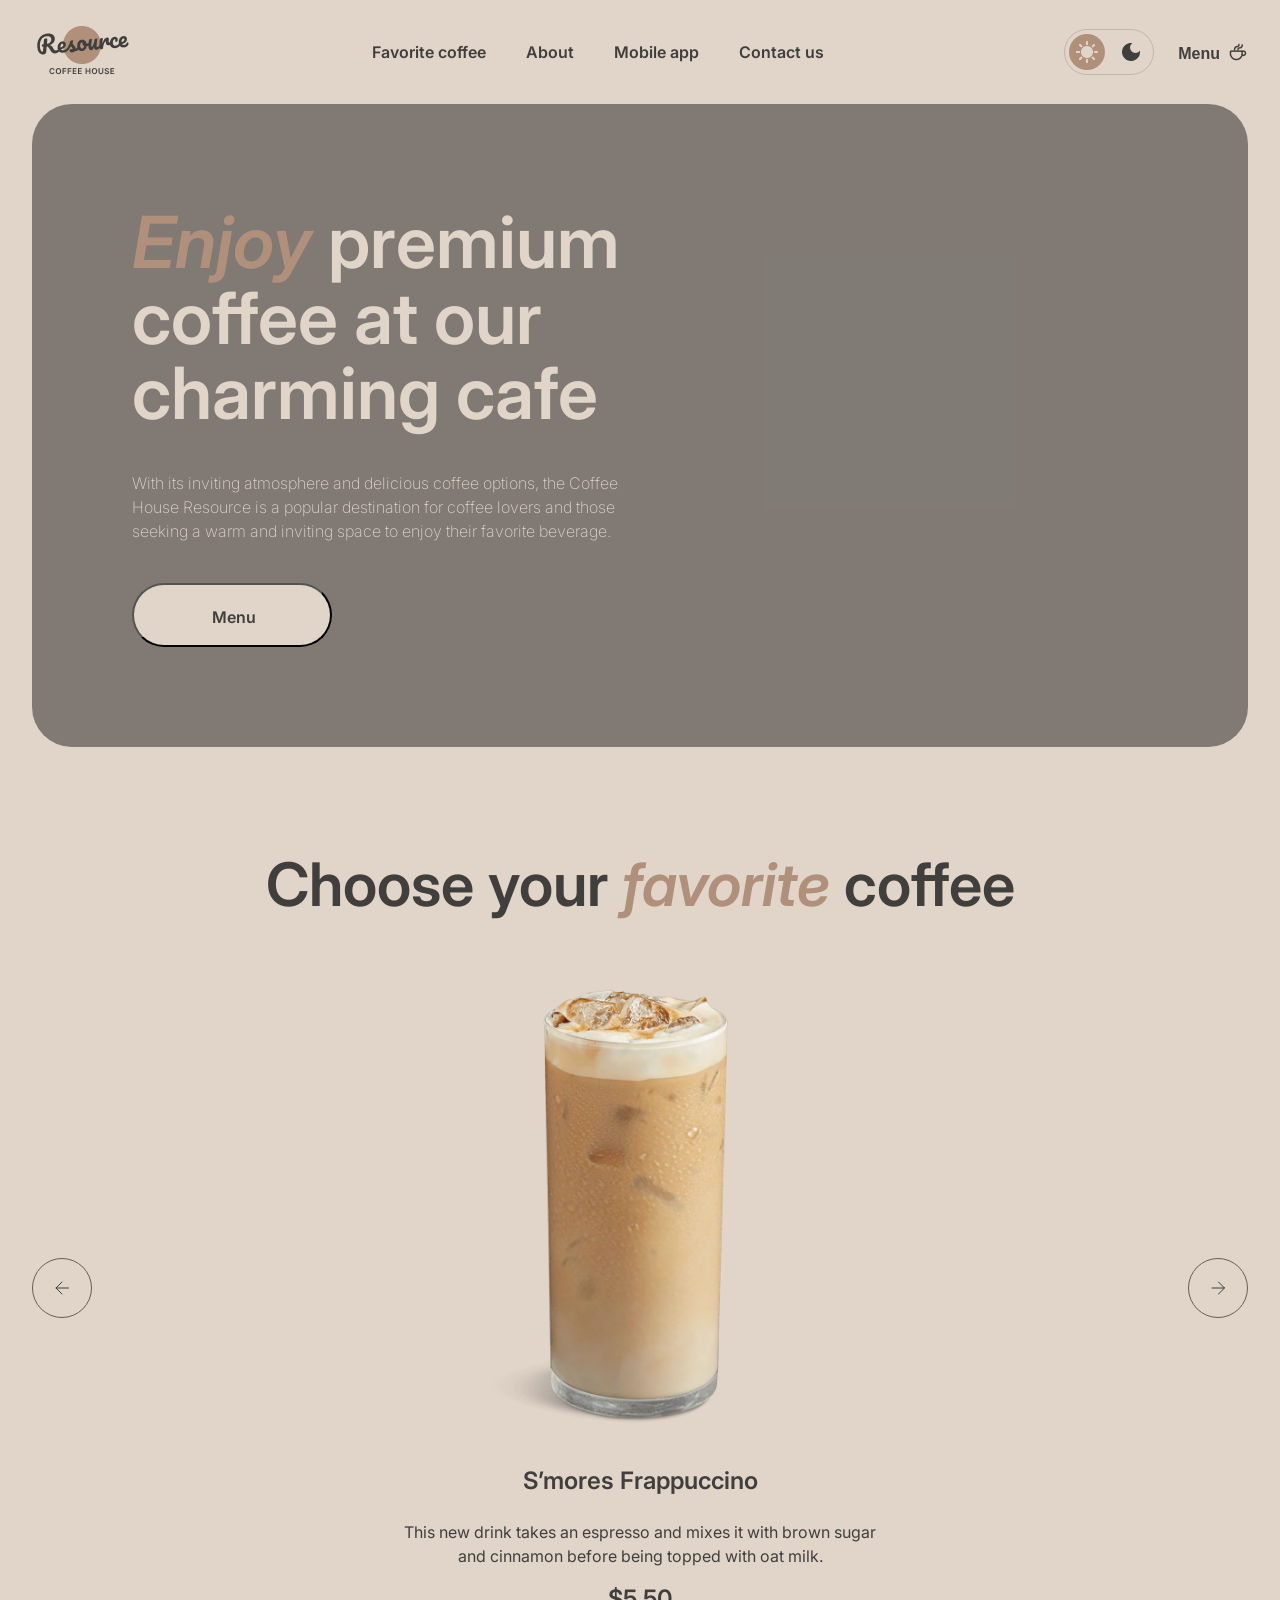
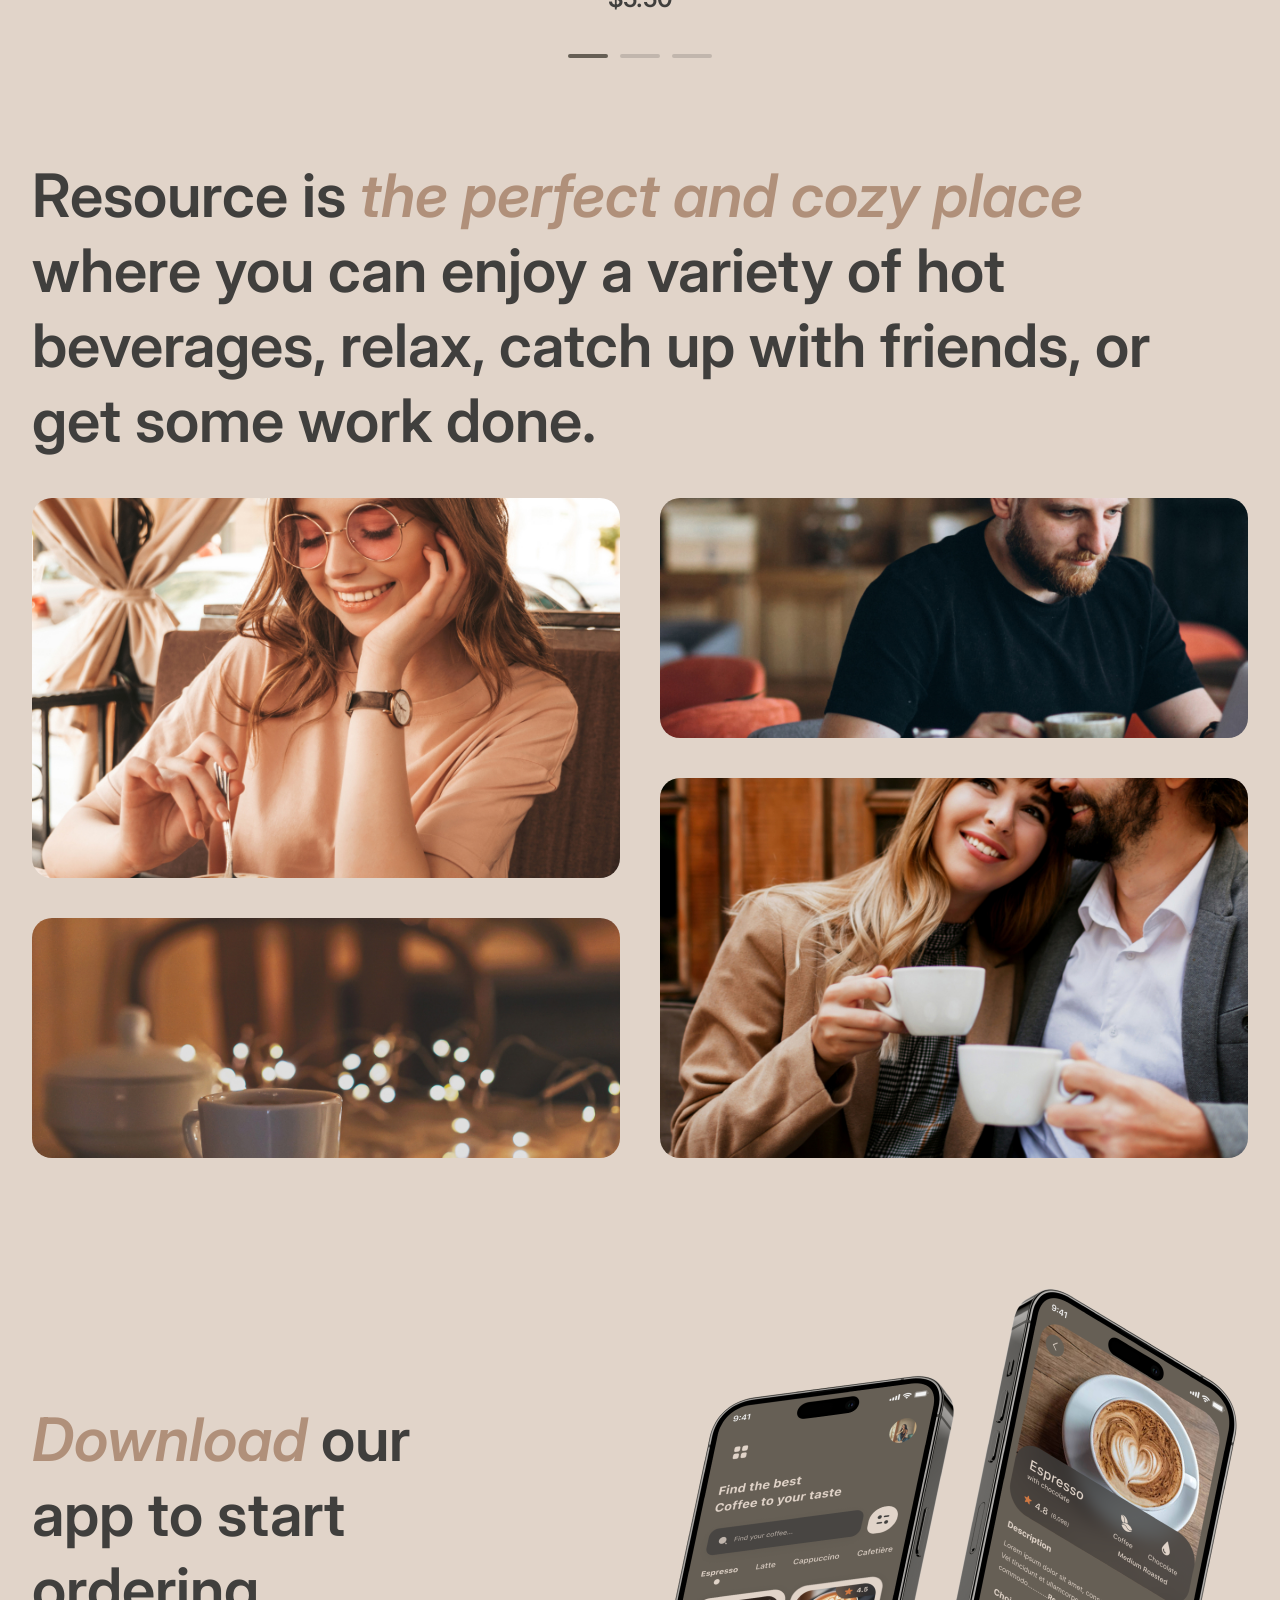
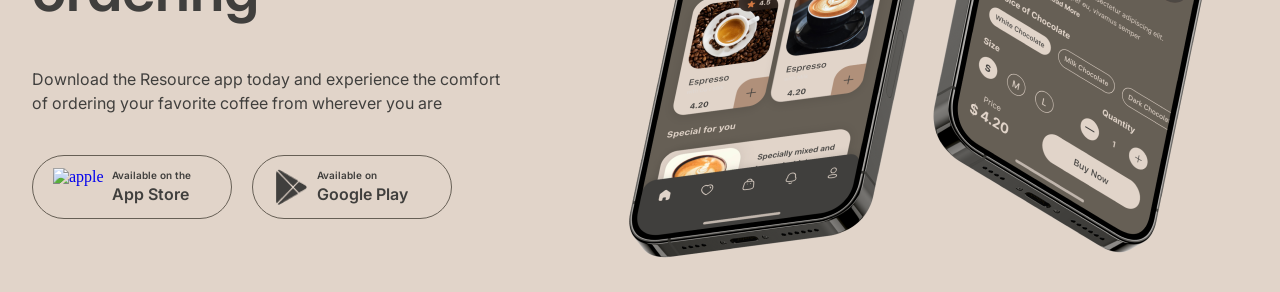
==== index.html @ 41889697 "feat: add app styles" ====
<!DOCTYPE html>
<html lang="en">
<head>
    <meta charset="UTF-8">
    <meta name="viewport" content="width=device-width, initial-scale=1.0">
    <title>Coffee House</title>
    <link rel="icon" sizes="16x16" href="./favicon-16x16.png">
    <link rel="preconnect" href="https://fonts.googleapis.com">
    <link rel="preconnect" href="https://fonts.gstatic.com" crossorigin>
    <link href="https://fonts.googleapis.com/css2?family=Inter:ital,opsz,wght@0,14..32,100..900;1,14..32,100..900&family=Manrope:wght@200..800&display=swap" rel="stylesheet">
    <link rel="stylesheet" href="./styles/style.css">
</head>
<body>
    <header class="header">
        <div class="container">
            <div class="logo">
                <img src="./icons/logo.png" alt="logo">
            </div>
            <nav class="menu">
                <ul>
                    <li><a href="#">Favorite coffee</a></li>
                    <li><a href="#">About</a></li>
                    <li><a href="#">Mobile app</a></li>
                    <li><a href="#">Contact us</a></li>
                </ul>
            </nav>
            <div class="actions">
                <div class="actions__color">
                    <div class="actions__color-theme active"><img src="./icons/Sun.png" alt="sun"></div>
                    <div class="actions__color-theme"><img src="./icons/Dark.png" alt="dark"></div>
                </div>
                <button><span>Menu</span> <img src="./icons/coffee-cup.png" alt="coffe-cup"></button>
                 <div class="burger">
                    <span></span><span></span>
                </div>
            </div>
        </div>
    </header>
    <main>
        <section class="hero">
            <div class="video-bg">
                <video autoplay muted loop playsinline>
                    <source src="./video.mp4" type="video/mp4">
                </video>
            </div>
            <div class="container">
                <h1 class="hero__title"><span>Enjoy</span> premium coffee at our charming cafe</h1>
                <p class="hero__text">With its inviting atmosphere and delicious coffee options, the Coffee House Resource is a popular destination for coffee lovers and those seeking a warm and inviting space to enjoy their favorite beverage.</p>
                <button class="hero__btn">Menu</button>
            </div>
        </section>
        <section class="slider">
            <div class="container">
                <h2 class="slider__title">Choose your <span>favorite</span> coffee</h2>
                <div class="slider__wrapper">
                    <div class="arrow__left slider__arrow"><img src="./icons/arrow-left.svg" alt="left"></div>
                    <div class="slider__content">
                        <div class="slide">
                            <div class="slide__img">
                                <img src="./images/slider/coffee-slider-1.png" alt="slide">
                            </div>
                            <h3 class="slide__title">S’mores Frappuccino</h3>
                            <p class="slide__text">This new drink takes an espresso and mixes it with brown sugar and cinnamon before being topped with oat milk.</p>
                            <span class="slide__price">$5.50</span>
                        </div>
                        <div class="slide hidden">
                           <img src="./images/slider/coffee-slider-2.png" alt="slide">
                            <h3 class="slide__title">S’mores Frappuccino</h3>
                            <p class="slide__text">This new drink takes an espresso and mixes it with brown sugar and cinnamon before being topped with oat milk.</p>
                            <span class="slide__price">$5.50</span>
                        </div>
                        <div class="slide hidden">
                            <img src="./images/slider/coffee-slider-3.png" alt="slide">
                            <h3 class="slide__title">S’mores Frappuccino</h3>
                            <p class="slide__text">This new drink takes an espresso and mixes it with brown sugar and cinnamon before being topped with oat milk.</p>
                            <span class="slide__price">$5.50</span>
                        </div>
                    </div>
                    <div class="arrow__right slider__arrow"><img src="./icons/arrow-right.svg" alt="right"></div>
                </div>
                <div class="pagination">
                    <div class="dot active"></div>
                    <div class="dot"></div>
                    <div class="dot"></div>
                </div>
            </div>
        </section>
        <section class="about">
            <div class="container">
                <h2 class="about__title">Resource is <span>the perfect and cozy place</span> where you can enjoy a variety of hot beverages, relax, catch up with friends, or get some work done.</h2>
                <div class="about__wrapper">
                    <div class="about__img about__img--left-top"><img src="./images/about/about-1.jpg" alt="about"></div>
                    <div class="about__img about__img--left-bottom"><img src="./images/about/about-2.jpg" alt="about"></div>
                    <div class="about__img about__img--right-top"><img src="./images/about/about-3.jpg" alt="about"></div>
                    <div class="about__img about__img--right-bottom"><img src="./images/about/about-4.jpg" alt="about"></div>
                </div>
            </div>
        </section>
        <section class="app">
            <div class="container">
                <div class="app__descr">
                    <h2 class="app__title"> <span>Download</span> our app to start ordering</h2>
                    <p class="app__text">Download the Resource app today and experience the comfort of ordering your favorite coffee from wherever you are</p>
                   <div class="app__btns">
                     <a href="#" class="app__btn">
                        <img src="./icons/apple.png" alt="apple">
                        <div class="app__btn-block">
                            <span>Available on the</span>
                            <span>App Store</span>
                        </div>
                    </a>
                    <a href="#" class="app__btn">
                        <img src="./icons/google-play.png" alt="google-play">
                        <div class="app__btn-block">
                            <span>Available on</span>
                            <span>Google Play</span>
                        </div>
                    </a>
                   </div>
                </div>
                <div class="app__img"><img src="./images/mobile-screens.png" alt="mobile-screens"></div>
            </div>
        </section>
    </main>
    <!-- <footer class="footer">
        <div class="container">
            <div class="footer__left">
                <h2 class="footer__title">Sip, Savor, Smile. <span>It’s coffee time!</span></h2>
                <div class="footer__social">
                    <div class="footer__social-icon"><img src="./icons/twitter.svg" alt="twitter"></div>
                    <div class="footer__social-icon"><img src="./icons/instagram.svg" alt="instagram"></div>
                    <div class="footer__social-icon"><img src="./icons/facebook.svg" alt="facebook"></div>
                </div>
            </div>
            <div class="footer__right">
                <h3 class="footer__contact-title">Contact us</h3>
                <ul>
                    <li><a href="#"><img src="./icons/pin-alt.png" alt="pin-alt"> 8558 Green Rd.,  LA</a></li>
                    <li><a href="#"><img src="./icons/phone.png" alt="phone"> +1 (603) 555-0123</a></li>
                    <li><img src="./icons/" alt=""> Mon–Sat: 9:00–23:00</li>
                </ul>
            </div>
        </div>
    </footer> -->
</body>
</html>
---- styles/style.css ----
@import './header.css';
@import './hero.css';
@import './slider.css';
@import './about.css';
@import './app.css';
@import './footer.css';
@import './coffee.css';

* {
	box-sizing: border-box;
	padding: 0;
	margin: 0;
	list-style: none;
	text-decoration: none;
}

:root {
	--text-primary: #403f3d;
	--text-inverse: #e1d4c9;
	--text-accent: #b0907a;
	--background-page: #e1d4c9;
	--background-container: #665f55;
	--background-overlay: rgba(64, 63, 61, 0.8);
	--border-primary: #c1b6ad;
	--border-inverse: #665f55;
	--text-primary: #403f3d;
	--dark-text-primary: #e1d4c9;
	--dark-text-inverse: #e1d4c9;
	--dark-text-accent: #b0907a;
	--dark-bg-page: #292826;
	--dark-bg-container: #403f3d;
	--dark-bg-overlay: rgba(41, 40, 38, 0.8);
	--dark-border-primary: #665f55;
	--dark-border-inverse: #c1b6ad;
	--background-modal: #e1d4c9;
	--background-modalcontrol: #665f55;
	--dark-bg-modal: var(--dark-bg-container);
    --dark-bg-modal-control: var(--dark-bg-page);
    --font-family: "Inter", sans-serif;
    --second-family: "Manrope", sans-serif;
}

html {
	scroll-behavior: smooth;
}

body {
	background-color: var(--text-inverse);
}

.container {
	max-width: clamp(688px, 95vw, 1360px);
	margin: 0 auto;
}
@media (max-width: 850px) {
	.container {
		max-width: clamp(348px, 95vw, 688px);
	}
}
@media (max-width: 380px) {
	.container {
		max-width: 348px;
	}
}
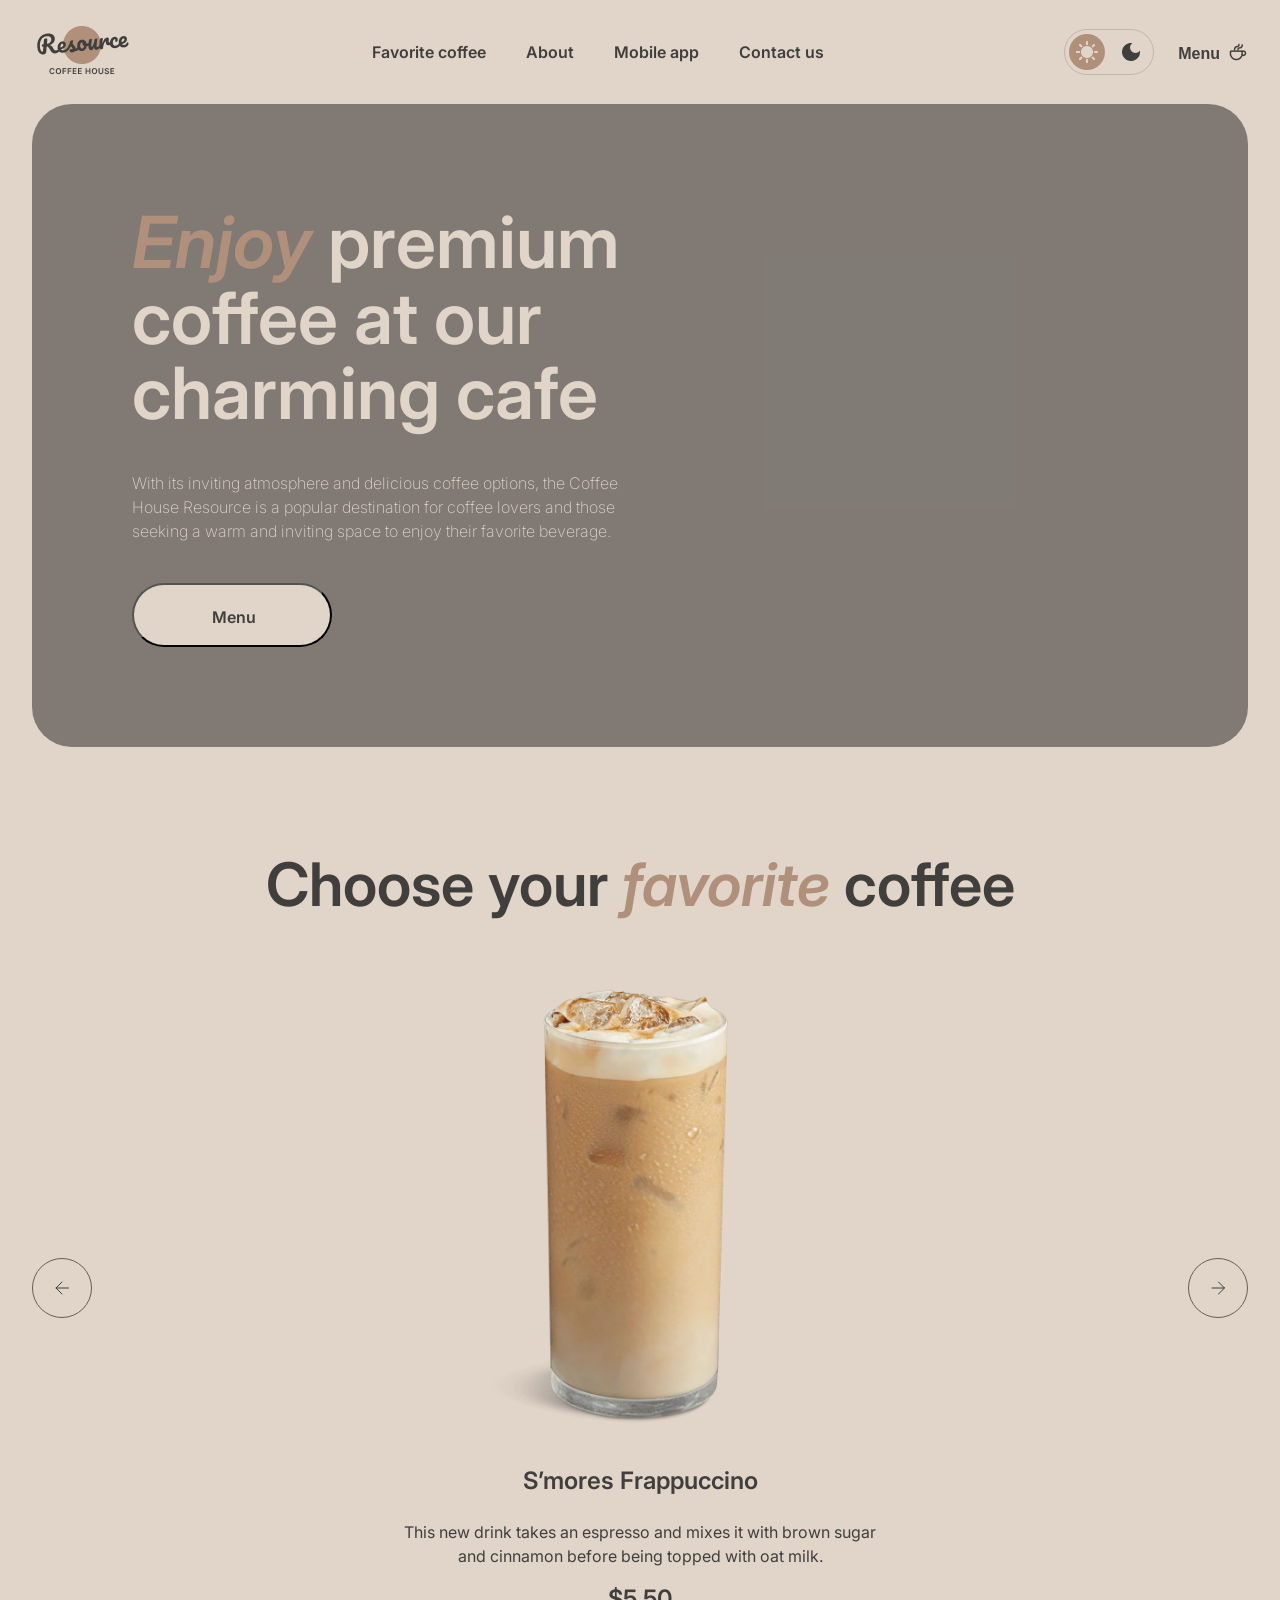
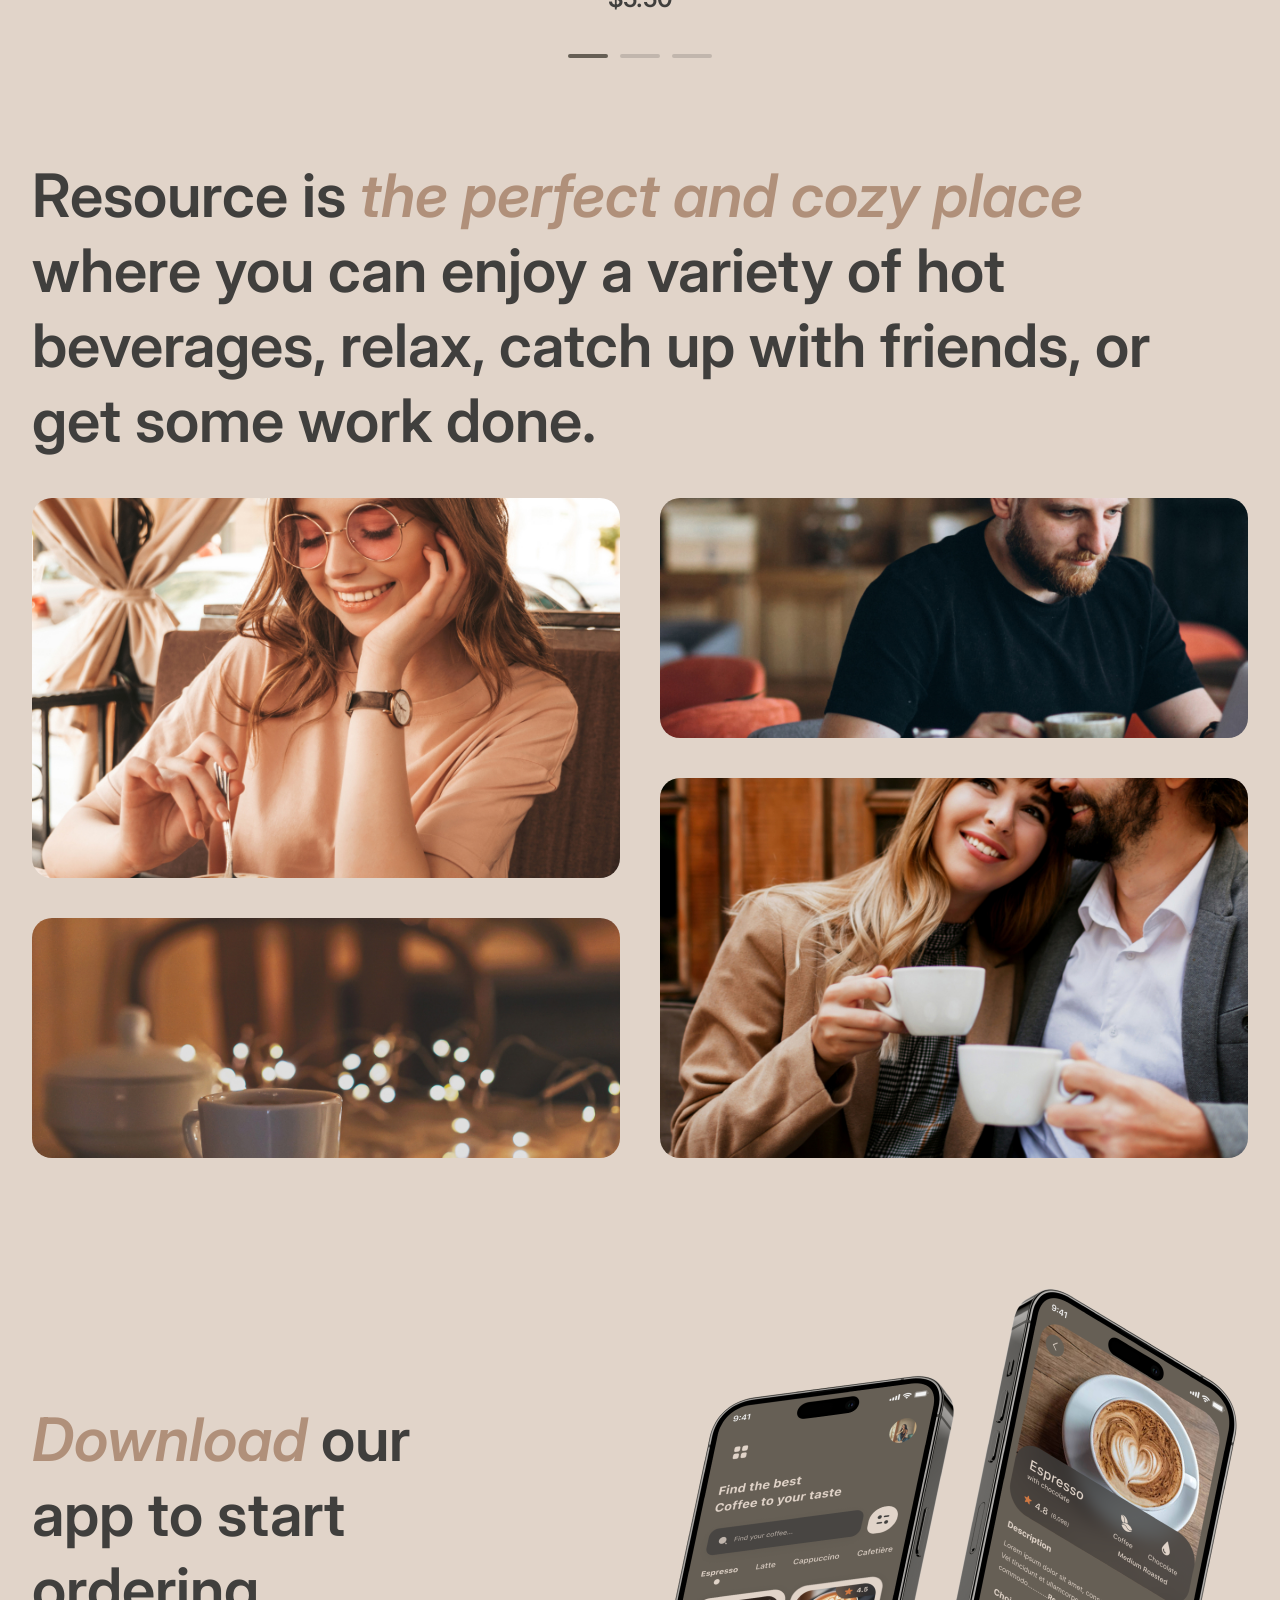
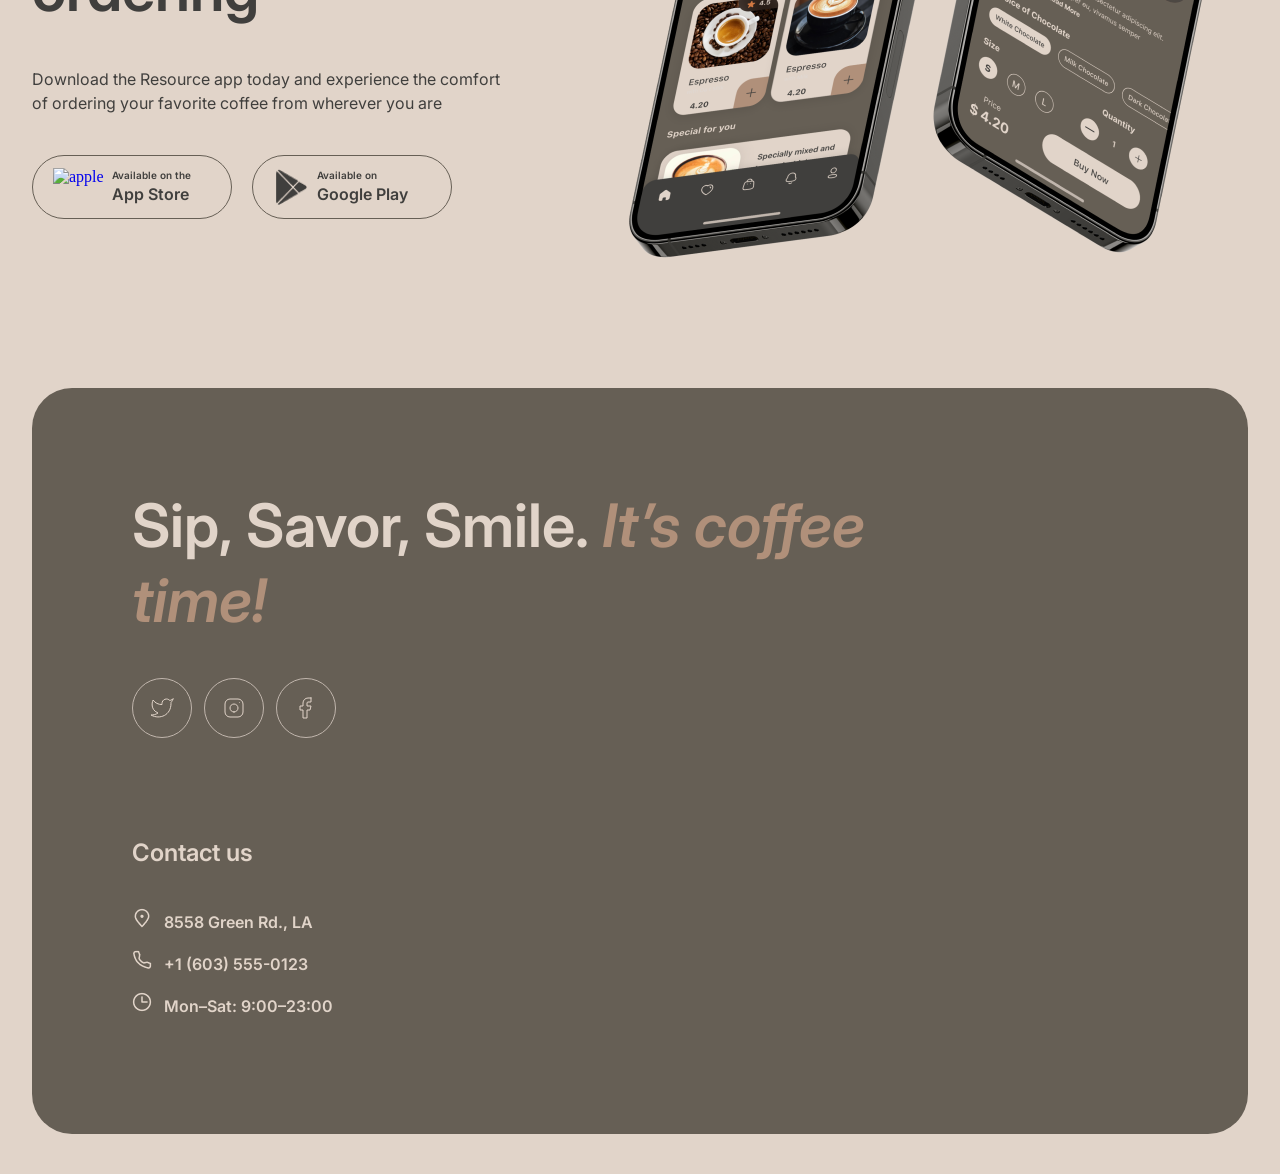
==== commit 6ce82d54: "feat: add footer styles" ====
--- a/index.html
+++ b/index.html
@@ -122,25 +122,25 @@
             </div>
         </section>
     </main>
-    <!-- <footer class="footer">
+    <footer class="footer">
         <div class="container">
             <div class="footer__left">
                 <h2 class="footer__title">Sip, Savor, Smile. <span>It’s coffee time!</span></h2>
                 <div class="footer__social">
-                    <div class="footer__social-icon"><img src="./icons/twitter.svg" alt="twitter"></div>
-                    <div class="footer__social-icon"><img src="./icons/instagram.svg" alt="instagram"></div>
-                    <div class="footer__social-icon"><img src="./icons/facebook.svg" alt="facebook"></div>
+                    <a href="#" class="footer__social-icon"><img src="./icons/twitter.svg" alt="twitter"></a>
+                    <a href="#" class="footer__social-icon"><img src="./icons/instagram.svg" alt="instagram"></a>
+                    <a href="#" class="footer__social-icon"><img src="./icons/facebook.svg" alt="facebook"></a>
                 </div>
             </div>
             <div class="footer__right">
                 <h3 class="footer__contact-title">Contact us</h3>
-                <ul>
+                <ul class="footer__contact-links">
                     <li><a href="#"><img src="./icons/pin-alt.png" alt="pin-alt"> 8558 Green Rd.,  LA</a></li>
                     <li><a href="#"><img src="./icons/phone.png" alt="phone"> +1 (603) 555-0123</a></li>
-                    <li><img src="./icons/" alt=""> Mon–Sat: 9:00–23:00</li>
+                    <li><img src="./icons/clock.png" alt=""> Mon–Sat: 9:00–23:00</li>
                 </ul>
             </div>
         </div>
-    </footer> -->
+    </footer>
 </body>
 </html>
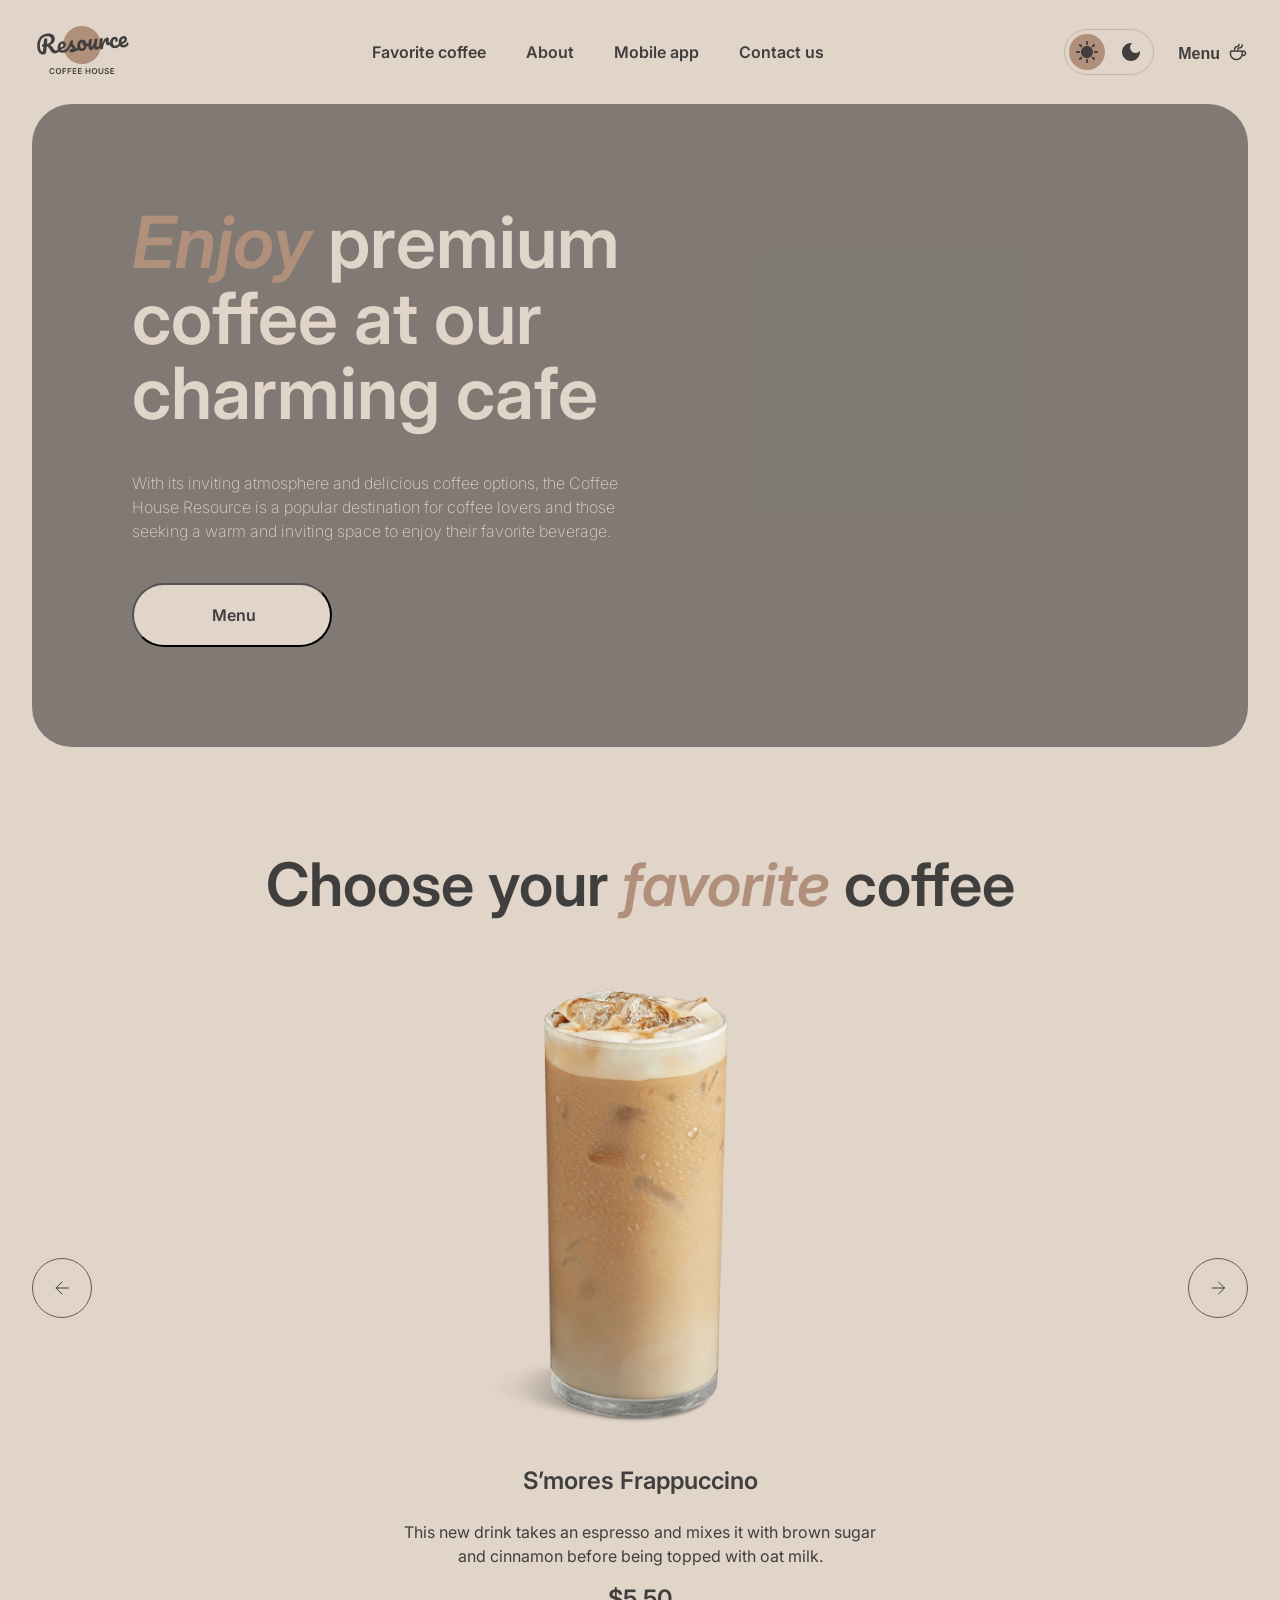
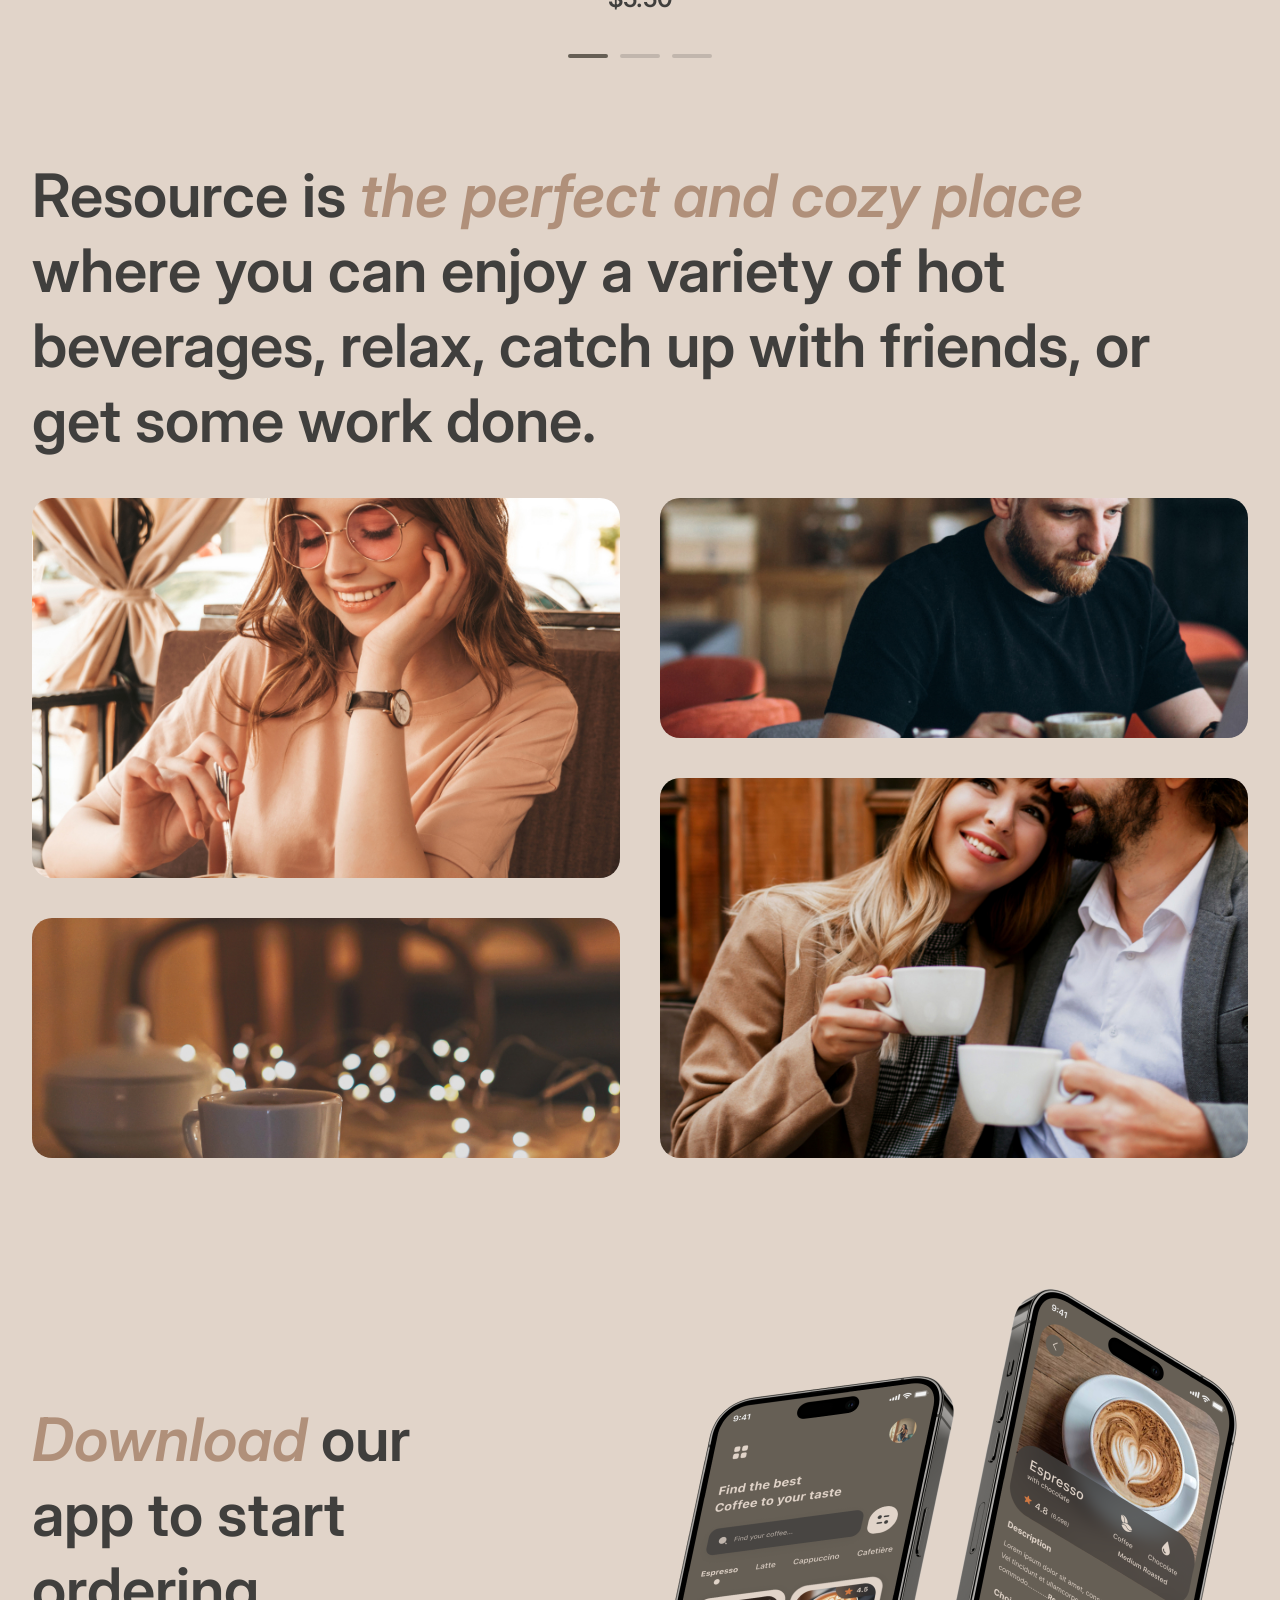
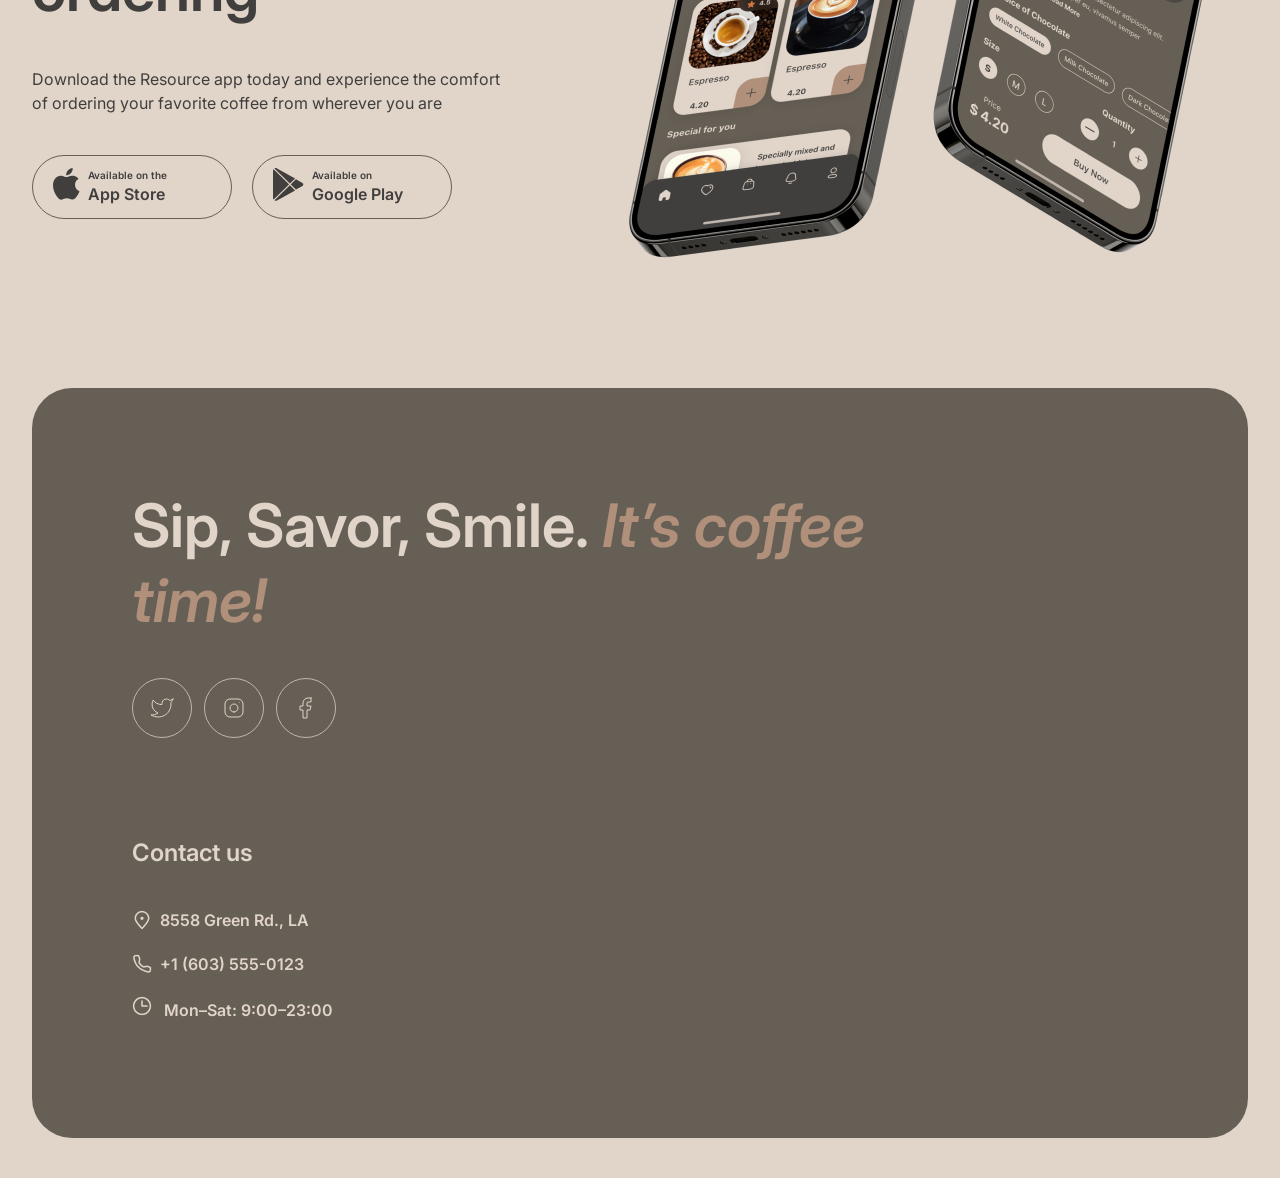
==== commit 5854dd03: "feat: add hovers" ====
--- a/index.html
+++ b/index.html
@@ -18,16 +18,24 @@
             </div>
             <nav class="menu">
                 <ul>
-                    <li><a href="#">Favorite coffee</a></li>
-                    <li><a href="#">About</a></li>
-                    <li><a href="#">Mobile app</a></li>
-                    <li><a href="#">Contact us</a></li>
+                    <li><a href="#favorite">Favorite coffee</a></li>
+                    <li><a href="#about">About</a></li>
+                    <li><a href="#app">Mobile app</a></li>
+                    <li><a href="#contacts">Contact us</a></li>
                 </ul>
             </nav>
             <div class="actions">
                 <div class="actions__color">
-                    <div class="actions__color-theme active"><img src="./icons/Sun.png" alt="sun"></div>
-                    <div class="actions__color-theme"><img src="./icons/Dark.png" alt="dark"></div>
+                    <div class="actions__color-theme active">
+                        <svg width="22" height="22" viewBox="0 0 22 22" fill="currentColor" xmlns="http://www.w3.org/2000/svg">
+                    <path d="M10 3V1C10 0.45 10.45 0 11 0C11.55 0 12 0.45 12 1V3C12 3.55 11.55 4 11 4C10.45 4 10 3.55 10 3ZM17.36 6.05L18.77 4.63C19.16 4.24 19.16 3.61 18.77 3.22C18.38 2.83 17.75 2.83 17.36 3.22L15.95 4.64C15.56 5.03 15.56 5.66 15.95 6.05C16.34 6.44 16.97 6.44 17.36 6.05ZM21 10H19C18.45 10 18 10.45 18 11C18 11.55 18.45 12 19 12H21C21.55 12 22 11.55 22 11C22 10.45 21.55 10 21 10ZM11 18C10.45 18 10 18.45 10 19V21C10 21.55 10.45 22 11 22C11.55 22 12 21.55 12 21V19C12 18.45 11.55 18 11 18ZM4.64 6.05L3.22 4.64C2.83 4.25 2.83 3.61 3.22 3.23C3.61 2.85 4.25 2.84 4.63 3.23L6.04 4.64C6.43 5.03 6.43 5.67 6.04 6.05C5.65 6.43 5.02 6.44 4.64 6.05ZM15.95 15.95C15.56 16.34 15.56 16.98 15.95 17.36L17.36 18.77C17.75 19.16 18.39 19.16 18.77 18.77C19.16 18.38 19.16 17.74 18.77 17.36L17.36 15.95C16.98 15.56 16.34 15.56 15.95 15.95ZM1 12H3C3.55 12 4 11.55 4 11C4 10.45 3.55 10 3 10H1C0.45 10 0 10.45 0 11C0 11.55 0.45 12 1 12ZM4.64 18.78L6.05 17.37C6.44 16.98 6.44 16.34 6.05 15.96C5.66 15.58 5.02 15.57 4.64 15.96L3.23 17.37C2.84 17.76 2.84 18.4 3.23 18.78C3.61 19.17 4.25 19.17 4.64 18.78ZM11 5C7.69 5 5 7.69 5 11C5 14.31 7.69 17 11 17C14.31 17 17 14.31 17 11C17 7.69 14.31 5 11 5Z" />
+                    </svg>
+                    </div>
+                    <div class="actions__color-theme">
+                        <svg width="18" height="18" viewBox="0 0 18 18" fill="currentColor" xmlns="http://www.w3.org/2000/svg">
+                        <path d="M9 0C4.03 0 0 4.03 0 9C0 13.97 4.03 18 9 18C13.97 18 18 13.97 18 9C18 8.54 17.96 8.08 17.9 7.64C16.92 9.01 15.32 9.9 13.5 9.9C10.52 9.9 8.1 7.48 8.1 4.5C8.1 2.69 8.99 1.08 10.36 0.0999999C9.92 0.0399999 9.46 0 9 0Z" />
+                        </svg>
+                    </div>
                 </div>
                 <button><span>Menu</span> <img src="./icons/coffee-cup.png" alt="coffe-cup"></button>
                  <div class="burger">
@@ -46,10 +54,10 @@
             <div class="container">
                 <h1 class="hero__title"><span>Enjoy</span> premium coffee at our charming cafe</h1>
                 <p class="hero__text">With its inviting atmosphere and delicious coffee options, the Coffee House Resource is a popular destination for coffee lovers and those seeking a warm and inviting space to enjoy their favorite beverage.</p>
-                <button class="hero__btn">Menu</button>
+                <button class="hero__btn">Menu  <img src="./icons/coffee-cup.png" alt="coffee-cup" class="hero__btn-icon"></button>
             </div>
         </section>
-        <section class="slider">
+        <section class="slider" id="favorite">
             <div class="container">
                 <h2 class="slider__title">Choose your <span>favorite</span> coffee</h2>
                 <div class="slider__wrapper">
@@ -85,7 +93,7 @@
                 </div>
             </div>
         </section>
-        <section class="about">
+        <section class="about" id="about">
             <div class="container">
                 <h2 class="about__title">Resource is <span>the perfect and cozy place</span> where you can enjoy a variety of hot beverages, relax, catch up with friends, or get some work done.</h2>
                 <div class="about__wrapper">
@@ -96,21 +104,29 @@
                 </div>
             </div>
         </section>
-        <section class="app">
+        <section class="app" id="app">
             <div class="container">
                 <div class="app__descr">
                     <h2 class="app__title"> <span>Download</span> our app to start ordering</h2>
                     <p class="app__text">Download the Resource app today and experience the comfort of ordering your favorite coffee from wherever you are</p>
                    <div class="app__btns">
                      <a href="#" class="app__btn">
-                        <img src="./icons/apple.png" alt="apple">
+                        <svg width="27" height="32" viewBox="0 0 27 32" fill="currentColor" xmlns="http://www.w3.org/2000/svg">
+                            <path d="M22.0578 16.8306C22.021 12.8323 25.4156 10.8871 25.5708 10.7966C23.6483 8.06361 20.6684 7.69021 19.6213 7.66043C17.1185 7.40364 14.6909 9.12057 13.4159 9.12057C12.1156 9.12057 10.1523 7.68524 8.03638 7.72742C5.31352 7.76836 2.76624 9.30541 1.36919 11.6922C-1.51399 16.5589 0.636305 23.7107 3.39861 27.6446C4.7804 29.5711 6.39503 31.7223 8.50843 31.6466C10.576 31.5635 11.3483 30.3614 13.8435 30.3614C16.3157 30.3614 17.0409 31.6466 19.1963 31.5982C21.4153 31.5635 22.8124 29.6629 24.1458 27.719C25.7426 25.5108 26.3839 23.3361 26.4093 23.2245C26.3572 23.2071 22.0998 21.6229 22.0578 16.8306Z"/>
+                            <path d="M17.9863 5.07263C19.0983 3.71671 19.8592 1.872 19.648 0C18.0384 0.0694711 16.0256 1.08549 14.8664 2.41164C13.8409 3.58025 12.9248 5.49566 13.1615 7.29695C14.9695 7.42845 16.8259 6.40747 17.9863 5.07263Z"/>
+                        </svg>
                         <div class="app__btn-block">
                             <span>Available on the</span>
                             <span>App Store</span>
                         </div>
                     </a>
                     <a href="#" class="app__btn">
-                        <img src="./icons/google-play.png" alt="google-play">
+                        <svg width="31" height="33" viewBox="0 0 31 33" fill="currentColor" xmlns="http://www.w3.org/2000/svg">
+                            <path d="M0.572202 1.40304C0.209755 1.77297 0 2.34891 0 3.09478V29.6995C0 30.4453 0.209755 31.0213 0.572202 31.3912L0.661658 31.4724L15.9523 16.5701V16.2182L0.661658 1.31582L0.572202 1.40304Z"/>
+                            <path d="M22.894 21.54L17.8027 16.57V16.2181L22.9001 11.2482L23.0143 11.3128L29.0509 14.6617C30.7737 15.6121 30.7737 17.176 29.0509 18.1324L23.0143 21.4753L22.894 21.54Z"/>
+                            <path d="M22.0897 22.4008L16.8781 17.3195L1.49805 32.3166C2.07025 32.9031 3.00336 32.9738 4.06448 32.3873L22.0897 22.4008Z"/>
+                            <path d="M22.0897 10.3875L4.06448 0.400985C3.00336 -0.17947 2.07025 -0.108795 1.49805 0.477675L16.8781 15.4688L22.0897 10.3875Z" />
+                        </svg>
                         <div class="app__btn-block">
                             <span>Available on</span>
                             <span>Google Play</span>
@@ -122,21 +138,21 @@
             </div>
         </section>
     </main>
-    <footer class="footer">
+    <footer class="footer" id="contacts">
         <div class="container">
             <div class="footer__left">
                 <h2 class="footer__title">Sip, Savor, Smile. <span>It’s coffee time!</span></h2>
                 <div class="footer__social">
-                    <a href="#" class="footer__social-icon"><img src="./icons/twitter.svg" alt="twitter"></a>
-                    <a href="#" class="footer__social-icon"><img src="./icons/instagram.svg" alt="instagram"></a>
-                    <a href="#" class="footer__social-icon"><img src="./icons/facebook.svg" alt="facebook"></a>
+                    <a href="https://x.com/" class="footer__social-icon" target="_blank"><img src="./icons/twitter.svg" alt="twitter"></a>
+                    <a href="https://www.instagram.com" class="footer__social-icon" target="_blank"><img src="./icons/instagram.svg" alt="instagram"></a>
+                    <a href="https://www.facebook.com/" class="footer__social-icon" target="_blank"><img src="./icons/facebook.svg" alt="facebook"></a>
                 </div>
             </div>
             <div class="footer__right">
                 <h3 class="footer__contact-title">Contact us</h3>
                 <ul class="footer__contact-links">
-                    <li><a href="#"><img src="./icons/pin-alt.png" alt="pin-alt"> 8558 Green Rd.,  LA</a></li>
-                    <li><a href="#"><img src="./icons/phone.png" alt="phone"> +1 (603) 555-0123</a></li>
+                    <li><a href="https://maps.app.goo.gl/YzixhGL63M3KAHYe9" target="_blank"><img src="./icons/pin-alt.png" alt="pin-alt"> 8558 Green Rd.,  LA</a></li>
+                    <li><a href="tel:+16035550123" target="_blank"><img src="./icons/phone.png" alt="phone"> +1 (603) 555-0123</a></li>
                     <li><img src="./icons/clock.png" alt=""> Mon–Sat: 9:00–23:00</li>
                 </ul>
             </div>
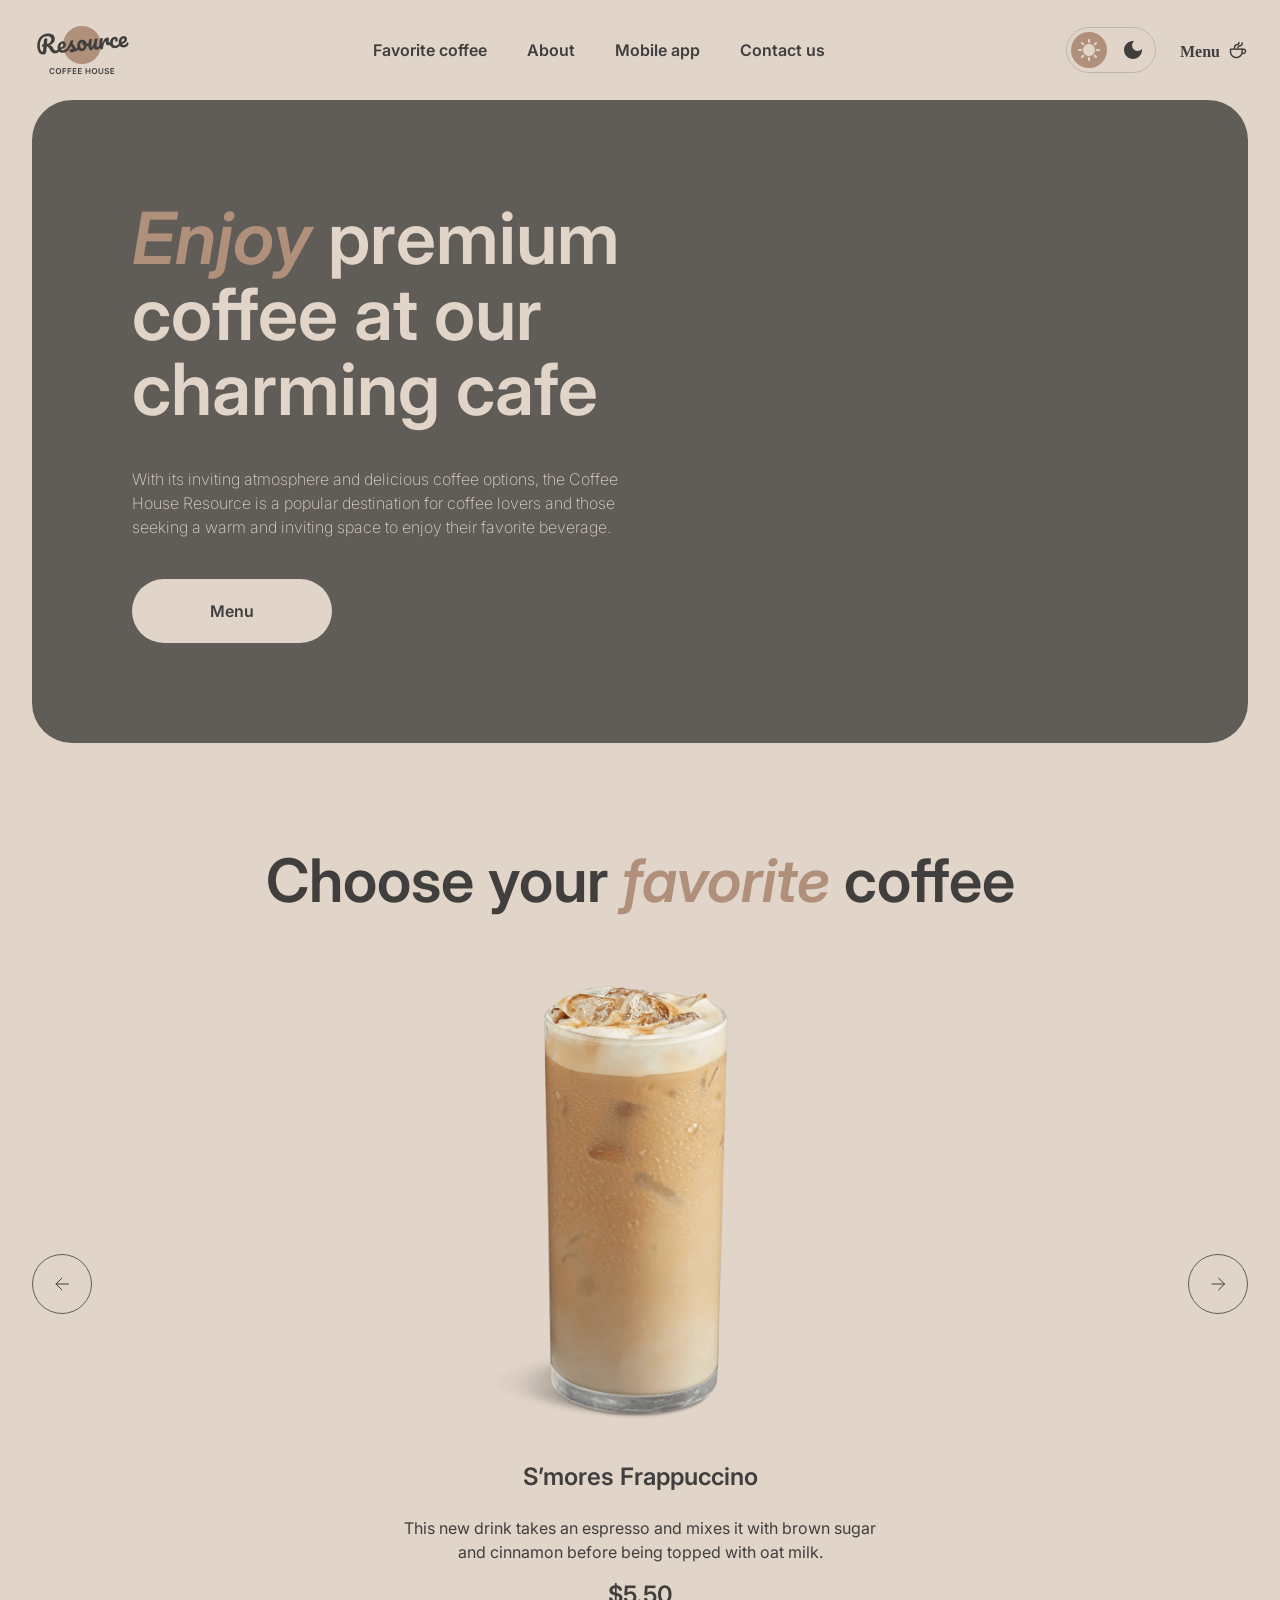
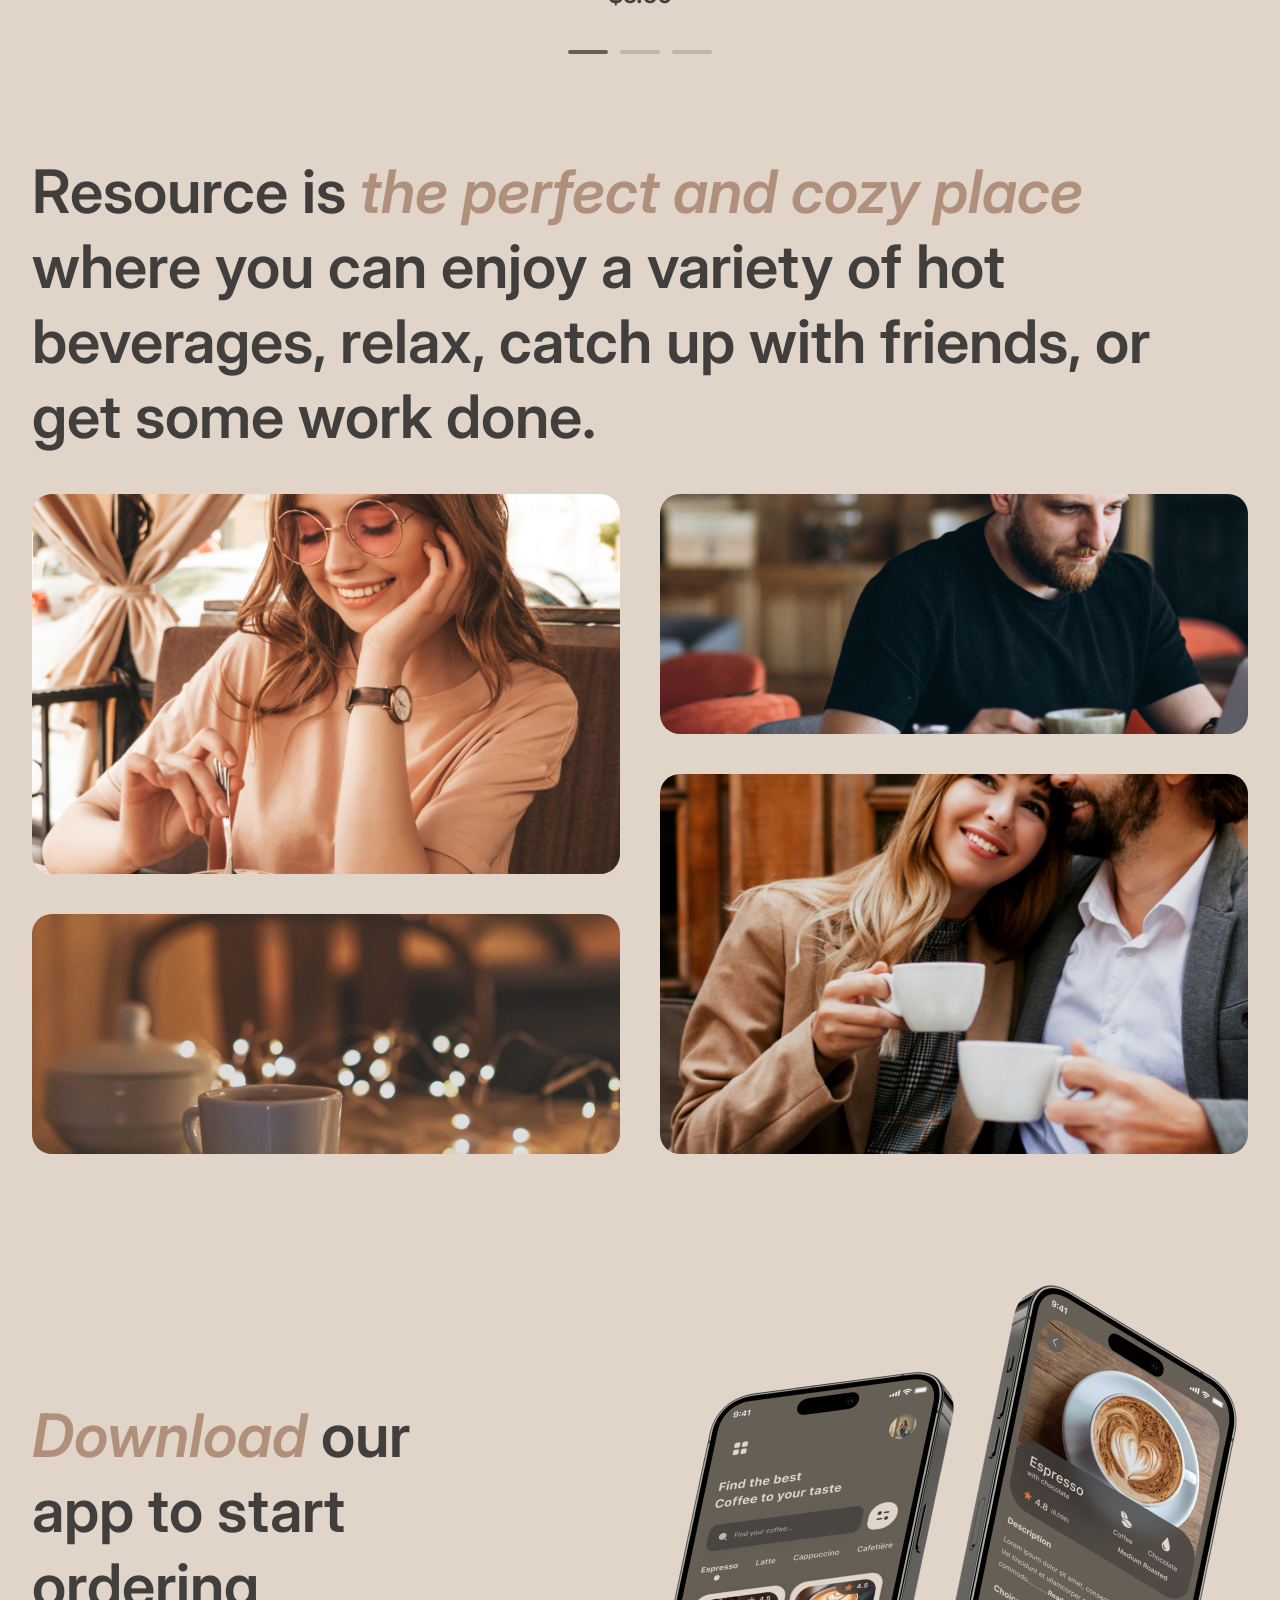
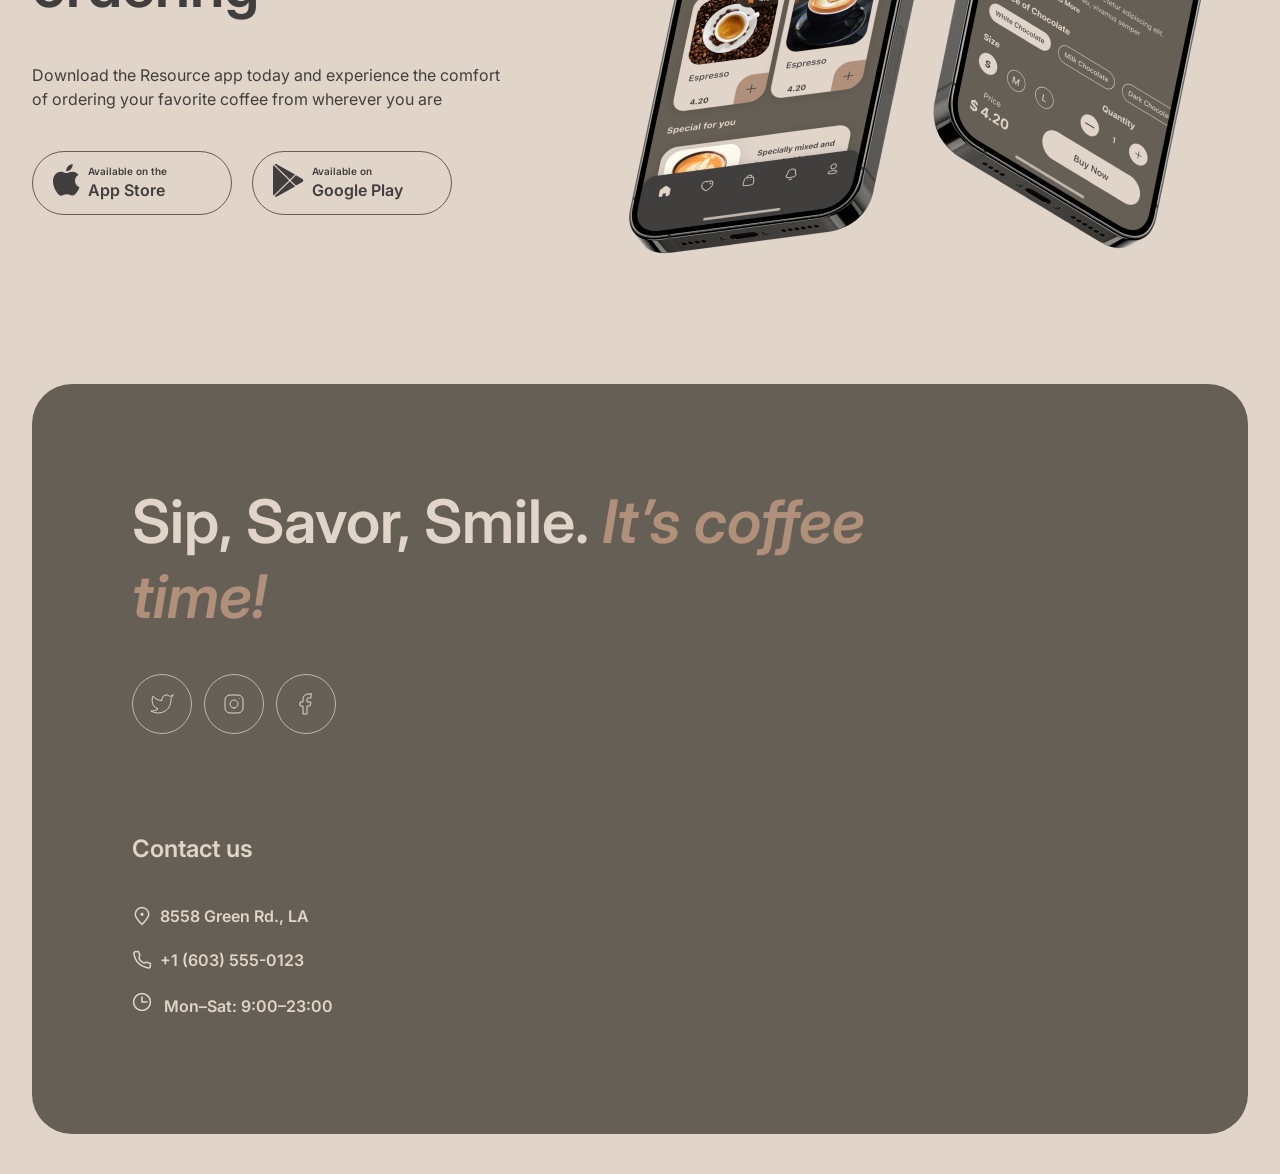
==== commit 9f98090e: "feat: add theme switch" ====
--- a/index.html
+++ b/index.html
@@ -13,9 +13,13 @@
 <body>
     <header class="header">
         <div class="container">
-            <div class="logo">
-                <img src="./icons/logo.png" alt="logo">
-            </div>
+            <a href="#" class="logo">
+                 <!-- В светлой теме — тёмный логотип -->
+    <img src="./icons/logo.png" alt="Coffee House" class="logo__img logo__img--light">
+
+    <!-- В тёмной теме — светлый логотип -->
+    <img src="./icons/logo-dark.png" alt="Coffee House" class="logo__img logo__img--dark">
+            </a>
             <nav class="menu">
                 <ul>
                     <li><a href="#favorite">Favorite coffee</a></li>
@@ -26,18 +30,21 @@
             </nav>
             <div class="actions">
                 <div class="actions__color">
-                    <div class="actions__color-theme active">
+                    <div class="actions__color-theme active" data-theme="light" aria-label="Light theme">
                         <svg width="22" height="22" viewBox="0 0 22 22" fill="currentColor" xmlns="http://www.w3.org/2000/svg">
                     <path d="M10 3V1C10 0.45 10.45 0 11 0C11.55 0 12 0.45 12 1V3C12 3.55 11.55 4 11 4C10.45 4 10 3.55 10 3ZM17.36 6.05L18.77 4.63C19.16 4.24 19.16 3.61 18.77 3.22C18.38 2.83 17.75 2.83 17.36 3.22L15.95 4.64C15.56 5.03 15.56 5.66 15.95 6.05C16.34 6.44 16.97 6.44 17.36 6.05ZM21 10H19C18.45 10 18 10.45 18 11C18 11.55 18.45 12 19 12H21C21.55 12 22 11.55 22 11C22 10.45 21.55 10 21 10ZM11 18C10.45 18 10 18.45 10 19V21C10 21.55 10.45 22 11 22C11.55 22 12 21.55 12 21V19C12 18.45 11.55 18 11 18ZM4.64 6.05L3.22 4.64C2.83 4.25 2.83 3.61 3.22 3.23C3.61 2.85 4.25 2.84 4.63 3.23L6.04 4.64C6.43 5.03 6.43 5.67 6.04 6.05C5.65 6.43 5.02 6.44 4.64 6.05ZM15.95 15.95C15.56 16.34 15.56 16.98 15.95 17.36L17.36 18.77C17.75 19.16 18.39 19.16 18.77 18.77C19.16 18.38 19.16 17.74 18.77 17.36L17.36 15.95C16.98 15.56 16.34 15.56 15.95 15.95ZM1 12H3C3.55 12 4 11.55 4 11C4 10.45 3.55 10 3 10H1C0.45 10 0 10.45 0 11C0 11.55 0.45 12 1 12ZM4.64 18.78L6.05 17.37C6.44 16.98 6.44 16.34 6.05 15.96C5.66 15.58 5.02 15.57 4.64 15.96L3.23 17.37C2.84 17.76 2.84 18.4 3.23 18.78C3.61 19.17 4.25 19.17 4.64 18.78ZM11 5C7.69 5 5 7.69 5 11C5 14.31 7.69 17 11 17C14.31 17 17 14.31 17 11C17 7.69 14.31 5 11 5Z" />
                     </svg>
                     </div>
-                    <div class="actions__color-theme">
+                    <div class="actions__color-theme" data-theme="dark" aria-label="Dark theme">
                         <svg width="18" height="18" viewBox="0 0 18 18" fill="currentColor" xmlns="http://www.w3.org/2000/svg">
                         <path d="M9 0C4.03 0 0 4.03 0 9C0 13.97 4.03 18 9 18C13.97 18 18 13.97 18 9C18 8.54 17.96 8.08 17.9 7.64C16.92 9.01 15.32 9.9 13.5 9.9C10.52 9.9 8.1 7.48 8.1 4.5C8.1 2.69 8.99 1.08 10.36 0.0999999C9.92 0.0399999 9.46 0 9 0Z" />
                         </svg>
                     </div>
                 </div>
-                <button><span>Menu</span> <img src="./icons/coffee-cup.png" alt="coffe-cup"></button>
+                <a href="./coffee.html">
+                    <span>Menu</span> 
+                    <img src="./icons/coffee-cup.png" alt="coffe-cup">
+                </a>
                  <div class="burger">
                     <span></span><span></span>
                 </div>
@@ -54,7 +61,7 @@
             <div class="container">
                 <h1 class="hero__title"><span>Enjoy</span> premium coffee at our charming cafe</h1>
                 <p class="hero__text">With its inviting atmosphere and delicious coffee options, the Coffee House Resource is a popular destination for coffee lovers and those seeking a warm and inviting space to enjoy their favorite beverage.</p>
-                <button class="hero__btn">Menu  <img src="./icons/coffee-cup.png" alt="coffee-cup" class="hero__btn-icon"></button>
+                <a href="./coffee.html" class="hero__btn">Menu  <img src="./icons/coffee-cup.png" alt="coffee-cup" class="hero__btn-icon"></a>
             </div>
         </section>
         <section class="slider" id="favorite">
@@ -158,5 +165,6 @@
             </div>
         </div>
     </footer>
+    <script src="./script.js"></script>
 </body>
 </html>
--- a/styles/style.css
+++ b/styles/style.css
@@ -39,14 +39,32 @@
     --font-family: "Inter", sans-serif;
     --second-family: "Manrope", sans-serif;
 }
+body.dark {
+    --text-primary: #e1d4c9;              
+    --text-inverse: #403f3d;             
+    --text-accent: #b0907a;              
+
+    --background-page: #292826;          
+    --background-container: #403f3d;     
+    --background-overlay: rgba(41, 40, 38, 0.8);
+
+    --border-primary: #665f55;          
+    --border-inverse: #c1b6ad;
+}
+
+body {
+    background-color: var(--background-page);  
+    color: var(--text-primary);
+    transition: background-color 0.3s ease, color 0.3s ease;
+}
 
 html {
 	scroll-behavior: smooth;
 }
 
-body {
+/* body {
 	background-color: var(--text-inverse);
-}
+} */
 
 .container {
 	max-width: clamp(688px, 95vw, 1360px);
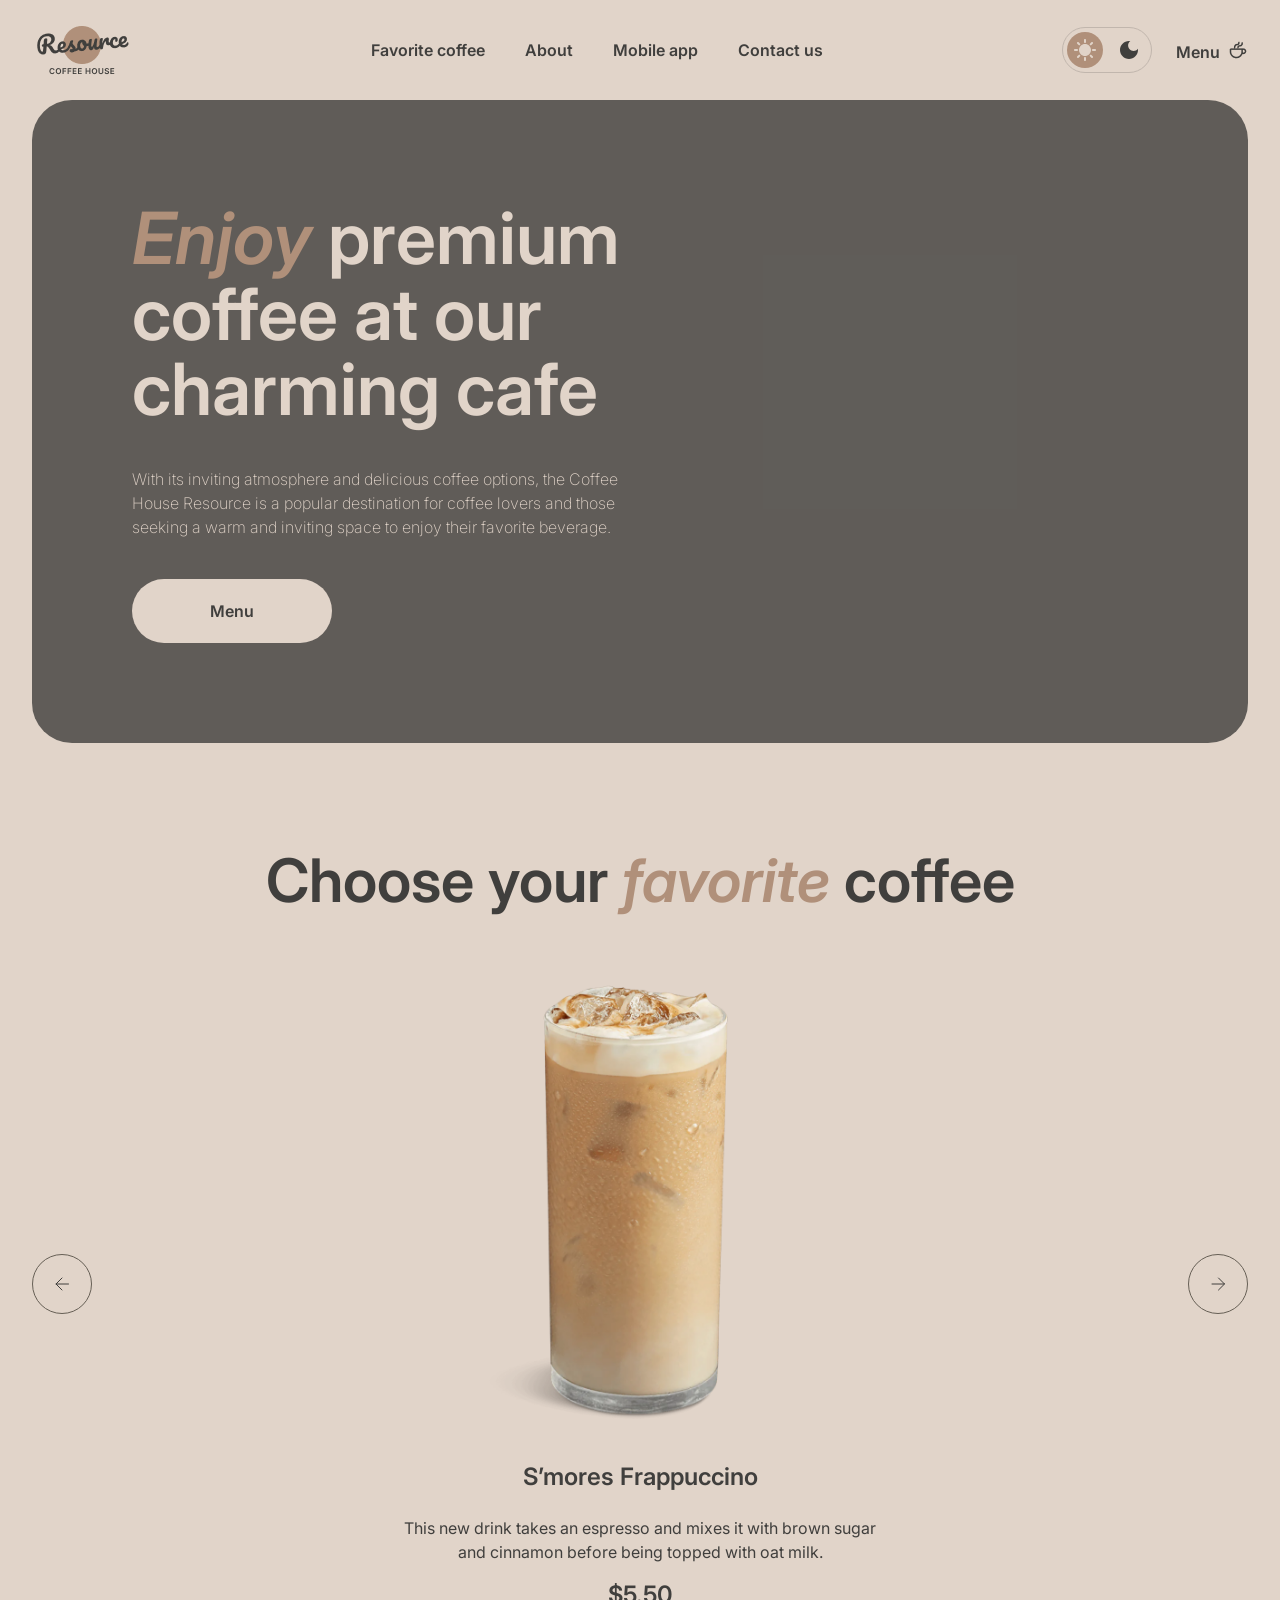
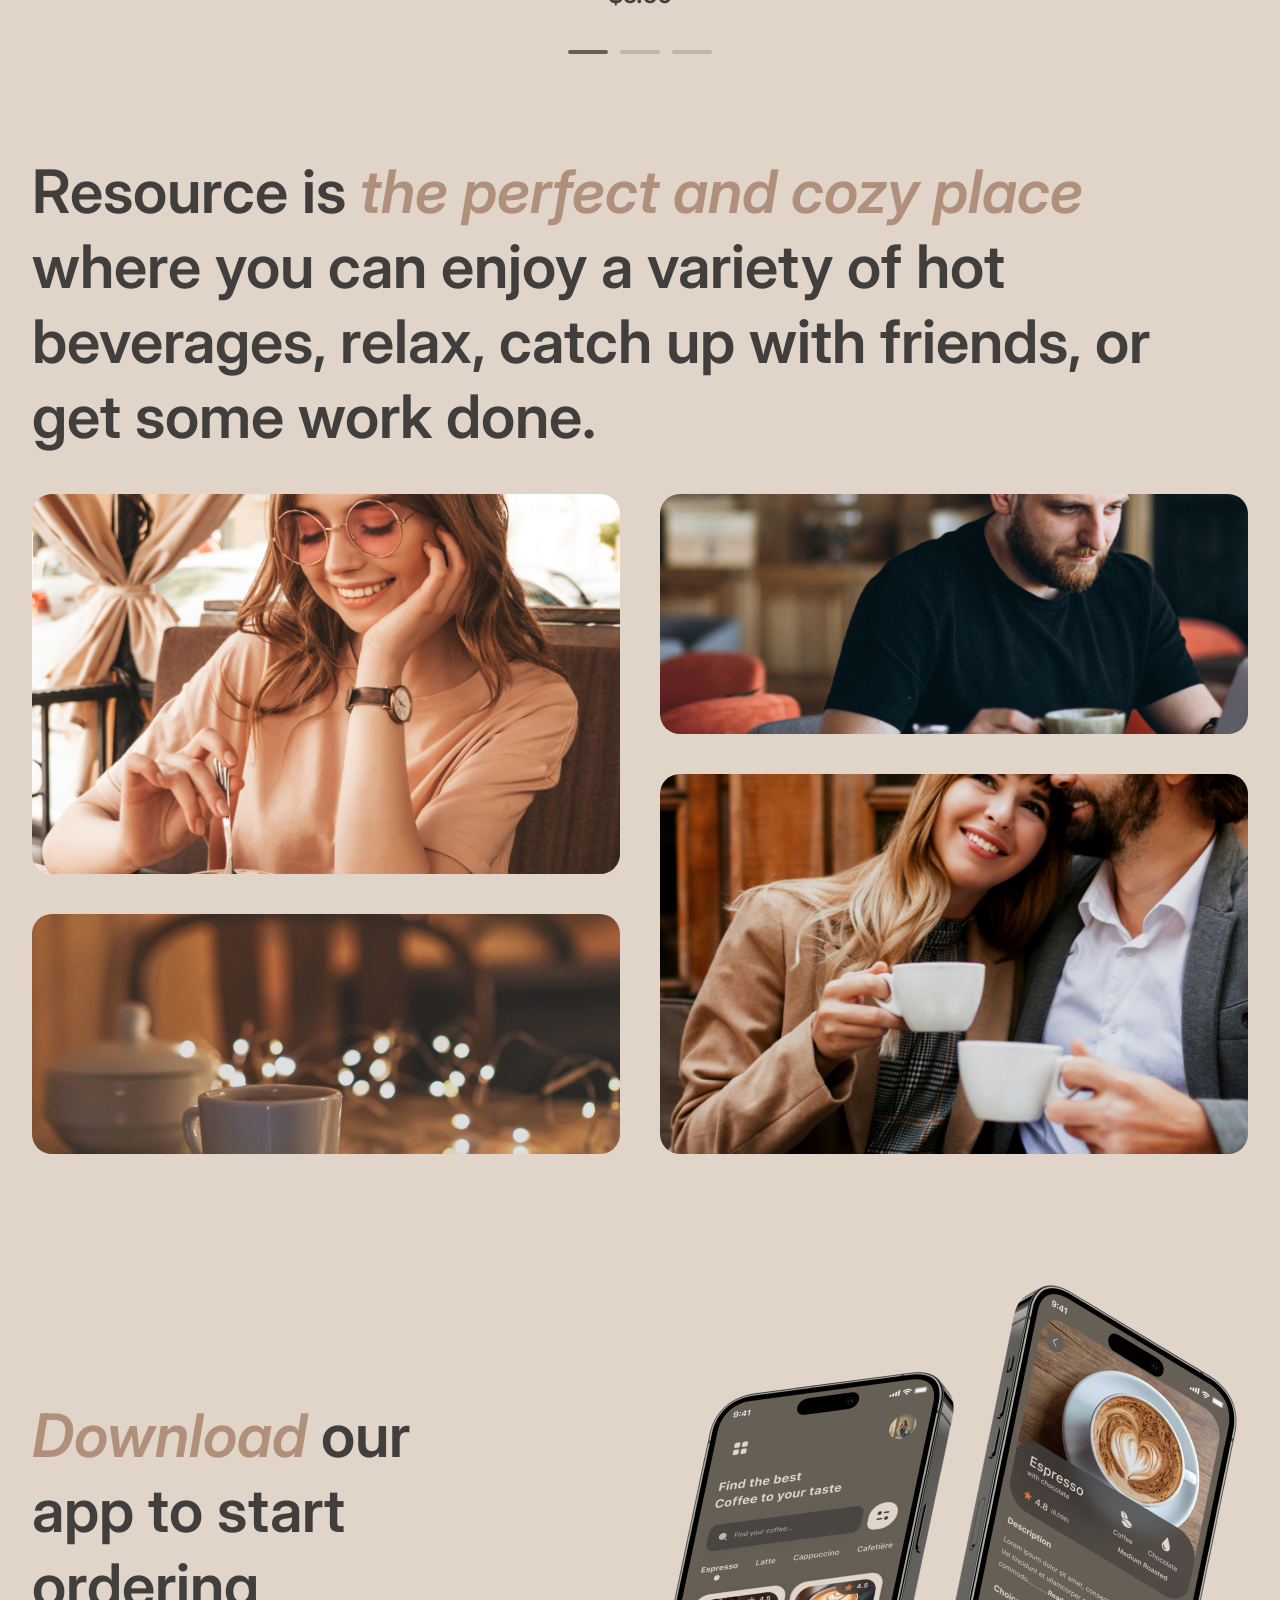
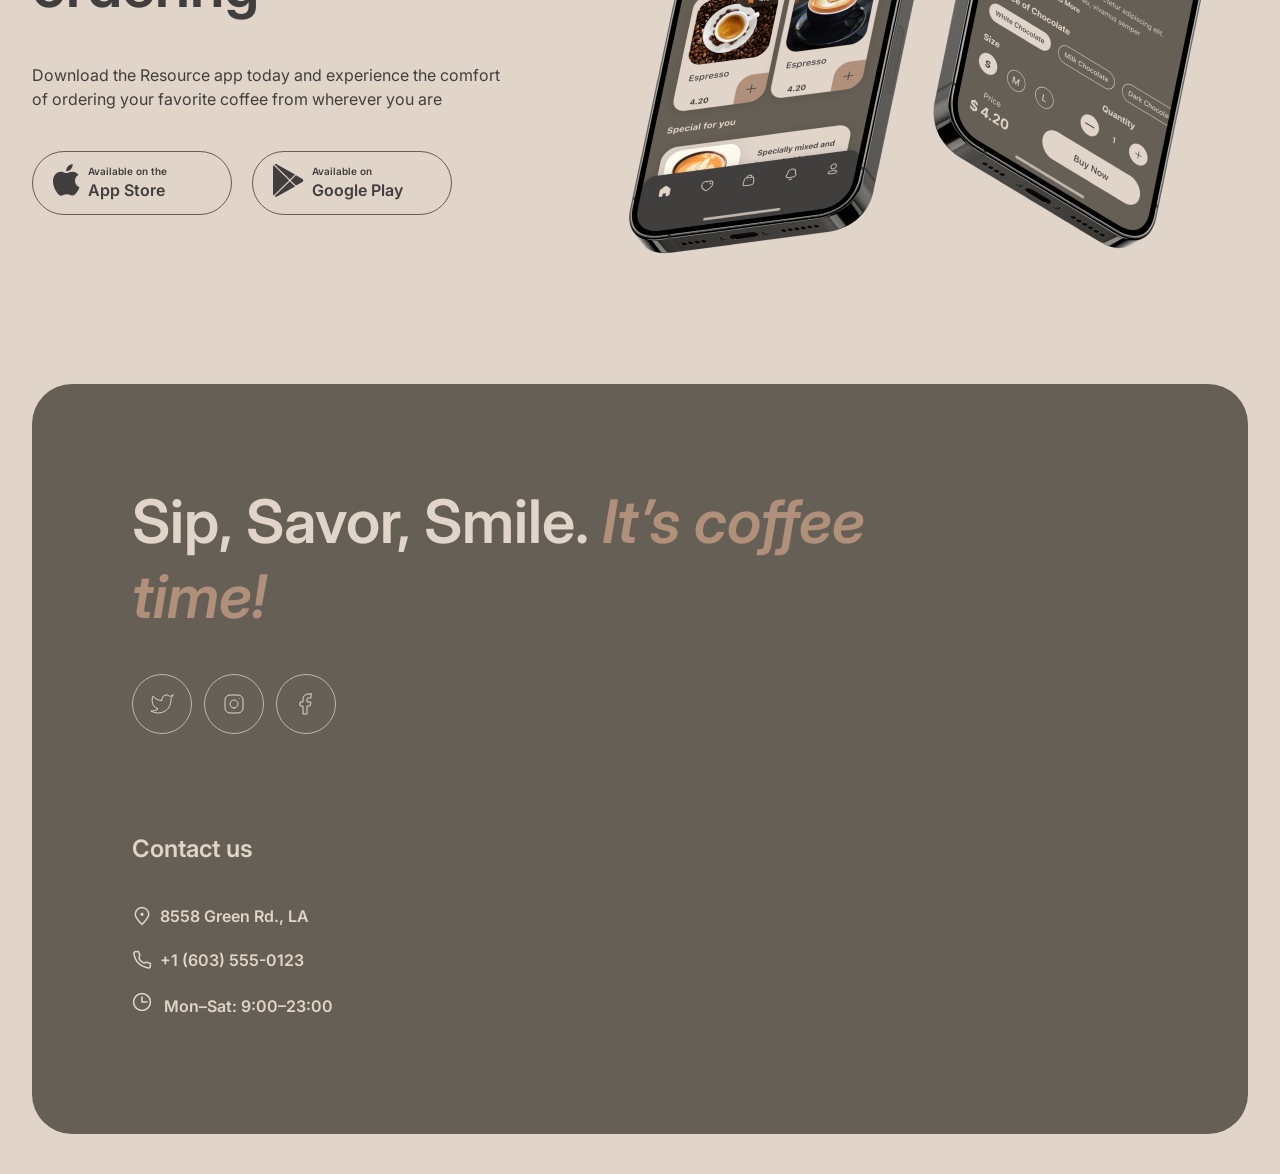
==== commit 3ebcc324: "feat: add burger menu" ====
--- a/index.html
+++ b/index.html
@@ -14,11 +14,8 @@
     <header class="header">
         <div class="container">
             <a href="#" class="logo">
-                 <!-- В светлой теме — тёмный логотип -->
-    <img src="./icons/logo.png" alt="Coffee House" class="logo__img logo__img--light">
-
-    <!-- В тёмной теме — светлый логотип -->
-    <img src="./icons/logo-dark.png" alt="Coffee House" class="logo__img logo__img--dark">
+            <img src="./icons/logo.png" alt="Coffee House" class="logo__img logo__img--light">
+            <img src="./icons/logo-dark.png" alt="Coffee House" class="logo__img logo__img--dark">
             </a>
             <nav class="menu">
                 <ul>
@@ -30,27 +27,39 @@
             </nav>
             <div class="actions">
                 <div class="actions__color">
-                    <div class="actions__color-theme active" data-theme="light" aria-label="Light theme">
+                    <button class="actions__color-theme active" data-theme="light" aria-label="Light theme">
                         <svg width="22" height="22" viewBox="0 0 22 22" fill="currentColor" xmlns="http://www.w3.org/2000/svg">
-                    <path d="M10 3V1C10 0.45 10.45 0 11 0C11.55 0 12 0.45 12 1V3C12 3.55 11.55 4 11 4C10.45 4 10 3.55 10 3ZM17.36 6.05L18.77 4.63C19.16 4.24 19.16 3.61 18.77 3.22C18.38 2.83 17.75 2.83 17.36 3.22L15.95 4.64C15.56 5.03 15.56 5.66 15.95 6.05C16.34 6.44 16.97 6.44 17.36 6.05ZM21 10H19C18.45 10 18 10.45 18 11C18 11.55 18.45 12 19 12H21C21.55 12 22 11.55 22 11C22 10.45 21.55 10 21 10ZM11 18C10.45 18 10 18.45 10 19V21C10 21.55 10.45 22 11 22C11.55 22 12 21.55 12 21V19C12 18.45 11.55 18 11 18ZM4.64 6.05L3.22 4.64C2.83 4.25 2.83 3.61 3.22 3.23C3.61 2.85 4.25 2.84 4.63 3.23L6.04 4.64C6.43 5.03 6.43 5.67 6.04 6.05C5.65 6.43 5.02 6.44 4.64 6.05ZM15.95 15.95C15.56 16.34 15.56 16.98 15.95 17.36L17.36 18.77C17.75 19.16 18.39 19.16 18.77 18.77C19.16 18.38 19.16 17.74 18.77 17.36L17.36 15.95C16.98 15.56 16.34 15.56 15.95 15.95ZM1 12H3C3.55 12 4 11.55 4 11C4 10.45 3.55 10 3 10H1C0.45 10 0 10.45 0 11C0 11.55 0.45 12 1 12ZM4.64 18.78L6.05 17.37C6.44 16.98 6.44 16.34 6.05 15.96C5.66 15.58 5.02 15.57 4.64 15.96L3.23 17.37C2.84 17.76 2.84 18.4 3.23 18.78C3.61 19.17 4.25 19.17 4.64 18.78ZM11 5C7.69 5 5 7.69 5 11C5 14.31 7.69 17 11 17C14.31 17 17 14.31 17 11C17 7.69 14.31 5 11 5Z" />
-                    </svg>
-                    </div>
-                    <div class="actions__color-theme" data-theme="dark" aria-label="Dark theme">
+                        <path d="M10 3V1C10 0.45 10.45 0 11 0C11.55 0 12 0.45 12 1V3C12 3.55 11.55 4 11 4C10.45 4 10 3.55 10 3ZM17.36 6.05L18.77 4.63C19.16 4.24 19.16 3.61 18.77 3.22C18.38 2.83 17.75 2.83 17.36 3.22L15.95 4.64C15.56 5.03 15.56 5.66 15.95 6.05C16.34 6.44 16.97 6.44 17.36 6.05ZM21 10H19C18.45 10 18 10.45 18 11C18 11.55 18.45 12 19 12H21C21.55 12 22 11.55 22 11C22 10.45 21.55 10 21 10ZM11 18C10.45 18 10 18.45 10 19V21C10 21.55 10.45 22 11 22C11.55 22 12 21.55 12 21V19C12 18.45 11.55 18 11 18ZM4.64 6.05L3.22 4.64C2.83 4.25 2.83 3.61 3.22 3.23C3.61 2.85 4.25 2.84 4.63 3.23L6.04 4.64C6.43 5.03 6.43 5.67 6.04 6.05C5.65 6.43 5.02 6.44 4.64 6.05ZM15.95 15.95C15.56 16.34 15.56 16.98 15.95 17.36L17.36 18.77C17.75 19.16 18.39 19.16 18.77 18.77C19.16 18.38 19.16 17.74 18.77 17.36L17.36 15.95C16.98 15.56 16.34 15.56 15.95 15.95ZM1 12H3C3.55 12 4 11.55 4 11C4 10.45 3.55 10 3 10H1C0.45 10 0 10.45 0 11C0 11.55 0.45 12 1 12ZM4.64 18.78L6.05 17.37C6.44 16.98 6.44 16.34 6.05 15.96C5.66 15.58 5.02 15.57 4.64 15.96L3.23 17.37C2.84 17.76 2.84 18.4 3.23 18.78C3.61 19.17 4.25 19.17 4.64 18.78ZM11 5C7.69 5 5 7.69 5 11C5 14.31 7.69 17 11 17C14.31 17 17 14.31 17 11C17 7.69 14.31 5 11 5Z" />
+                        </svg>
+                    </button>
+                    <button class="actions__color-theme" data-theme="dark" aria-label="Dark theme">
                         <svg width="18" height="18" viewBox="0 0 18 18" fill="currentColor" xmlns="http://www.w3.org/2000/svg">
                         <path d="M9 0C4.03 0 0 4.03 0 9C0 13.97 4.03 18 9 18C13.97 18 18 13.97 18 9C18 8.54 17.96 8.08 17.9 7.64C16.92 9.01 15.32 9.9 13.5 9.9C10.52 9.9 8.1 7.48 8.1 4.5C8.1 2.69 8.99 1.08 10.36 0.0999999C9.92 0.0399999 9.46 0 9 0Z" />
                         </svg>
-                    </div>
+                    </button>
                 </div>
                 <a href="./coffee.html">
                     <span>Menu</span> 
                     <img src="./icons/coffee-cup.png" alt="coffe-cup">
                 </a>
-                 <div class="burger">
+                 <div class="burger" id="burger">
                     <span></span><span></span>
                 </div>
             </div>
         </div>
     </header>
+    <nav class="mobile-menu" id="mobileMenu">
+        <ul>
+            <li><a href="#favorite">Favorite coffee</a></li>
+            <li><a href="#about">About</a></li>
+            <li><a href="#app">Mobile app</a></li>
+            <li><a href="#contacts">Contact us</a></li>
+        </ul>
+        <a href="./coffee.html">
+            <span>Menu</span> 
+            <img src="./icons/coffee-cup.png" alt="coffe-cup">
+        </a>
+    </nav>
     <main>
         <section class="hero">
             <div class="video-bg">
--- a/styles/style.css
+++ b/styles/style.css
@@ -12,6 +12,7 @@
 	margin: 0;
 	list-style: none;
 	text-decoration: none;
+	font-family: var(--font-family);
 }
 
 :root {
@@ -38,6 +39,13 @@
     --dark-bg-modal-control: var(--dark-bg-page);
     --font-family: "Inter", sans-serif;
     --second-family: "Manrope", sans-serif;
+	 --tab-bg: var(--text-inverse);            
+    --tab-color: var(--text-primary);         
+    --tab-border: var(--border-primary);
+
+    --tab-active-bg: var(--background-container);     
+    --tab-active-color: var(--text-inverse);        
+    --tab-active-img-bg: var(--text-inverse);      
 }
 body.dark {
     --text-primary: #e1d4c9;              
@@ -50,6 +58,14 @@
 
     --border-primary: #665f55;          
     --border-inverse: #c1b6ad;
+
+	 --tab-bg: var(--background-page);          
+    --tab-color: var(--text-primary);          
+    --tab-border: var(--border-primary);
+
+    --tab-active-bg: var(--text-primary);      
+    --tab-active-color: var(--background-page); 
+    --tab-active-img-bg: var(--background-page);
 }
 
 body {
@@ -61,10 +77,6 @@
 html {
 	scroll-behavior: smooth;
 }
-
-/* body {
-	background-color: var(--text-inverse);
-} */
 
 .container {
 	max-width: clamp(688px, 95vw, 1360px);
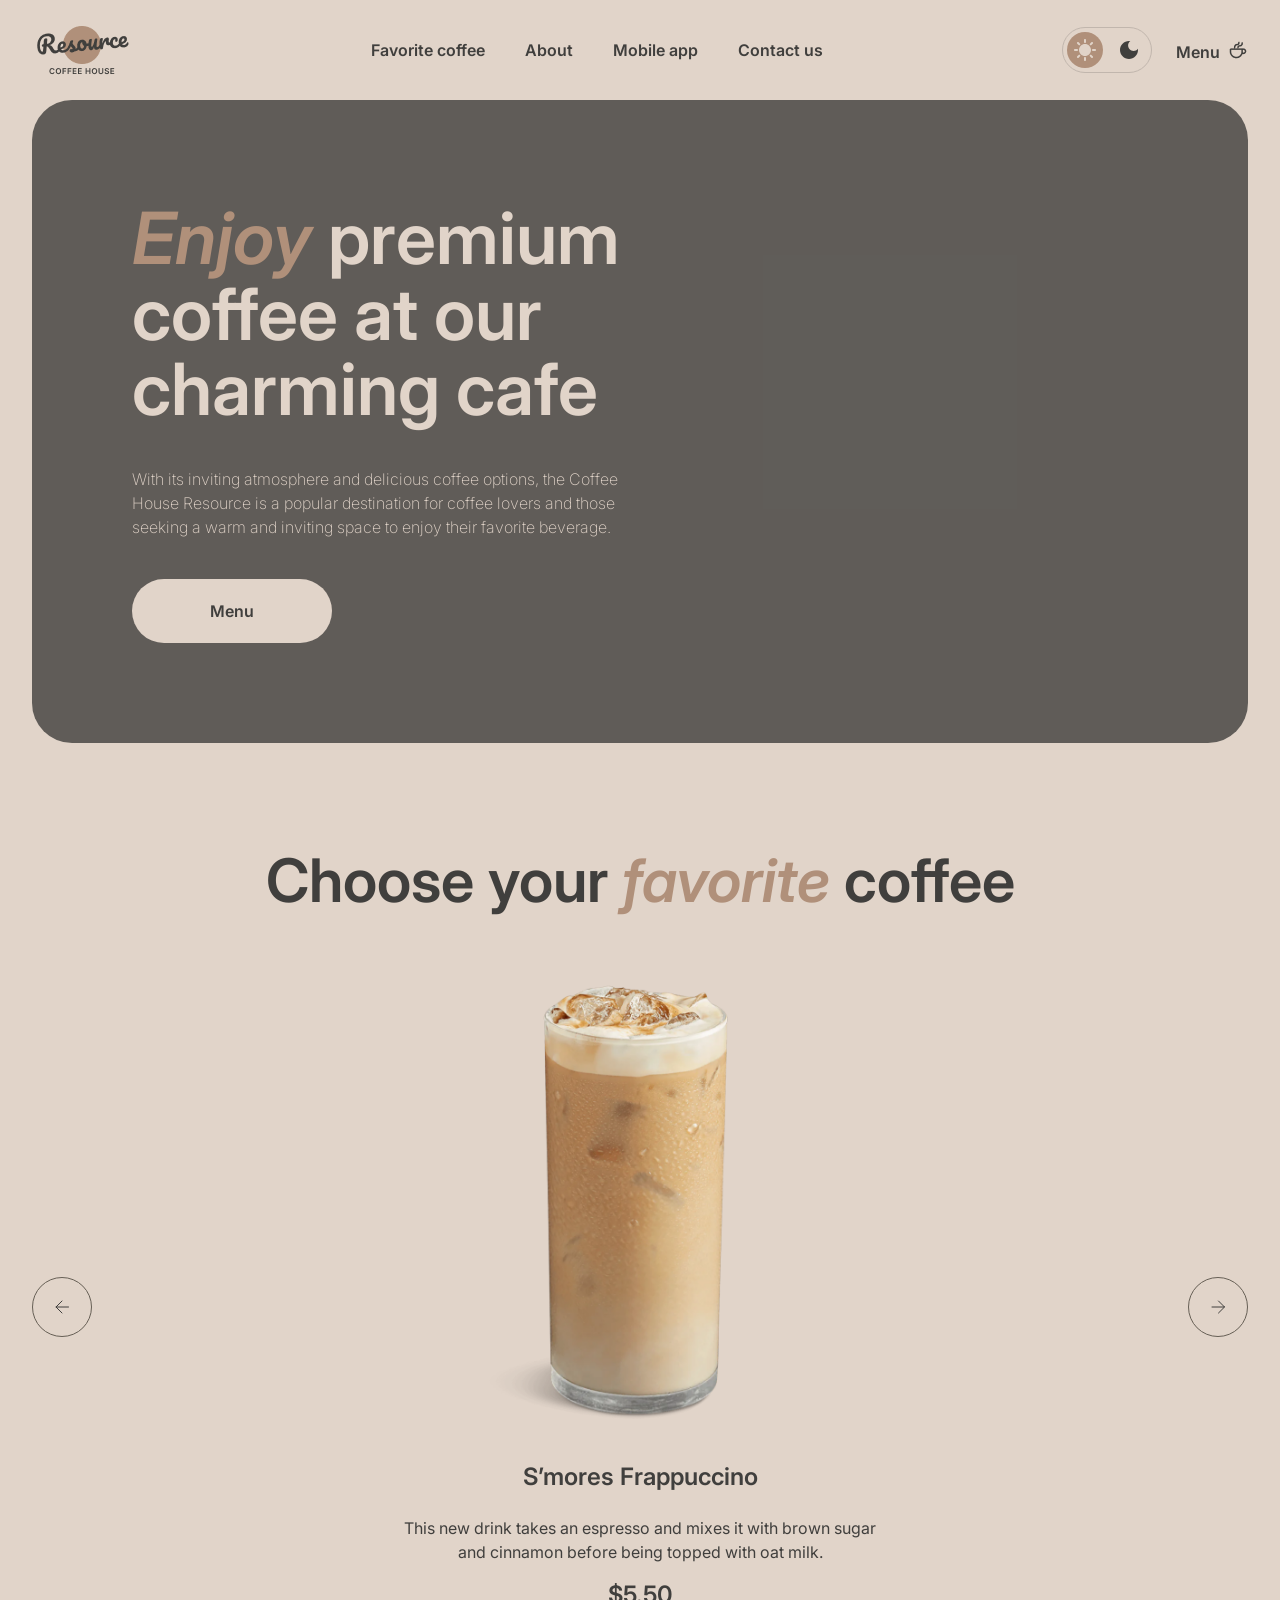
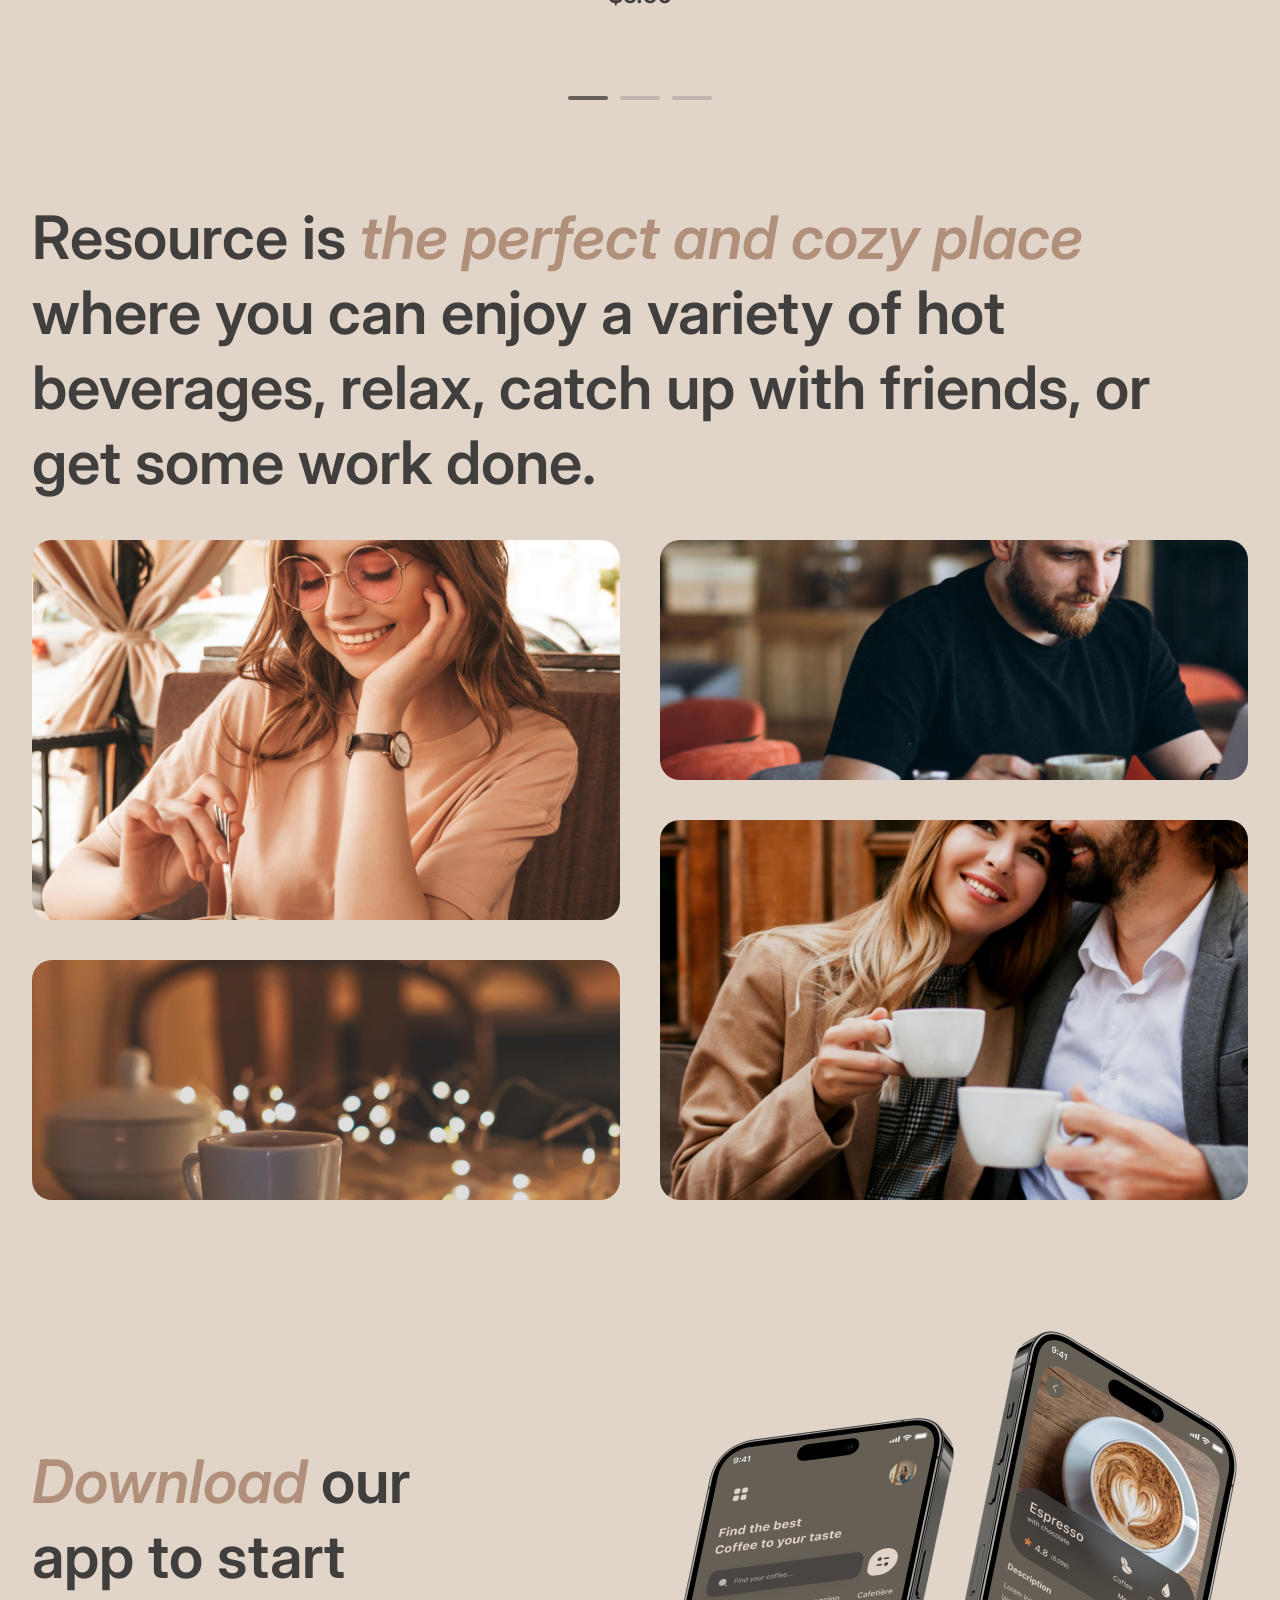
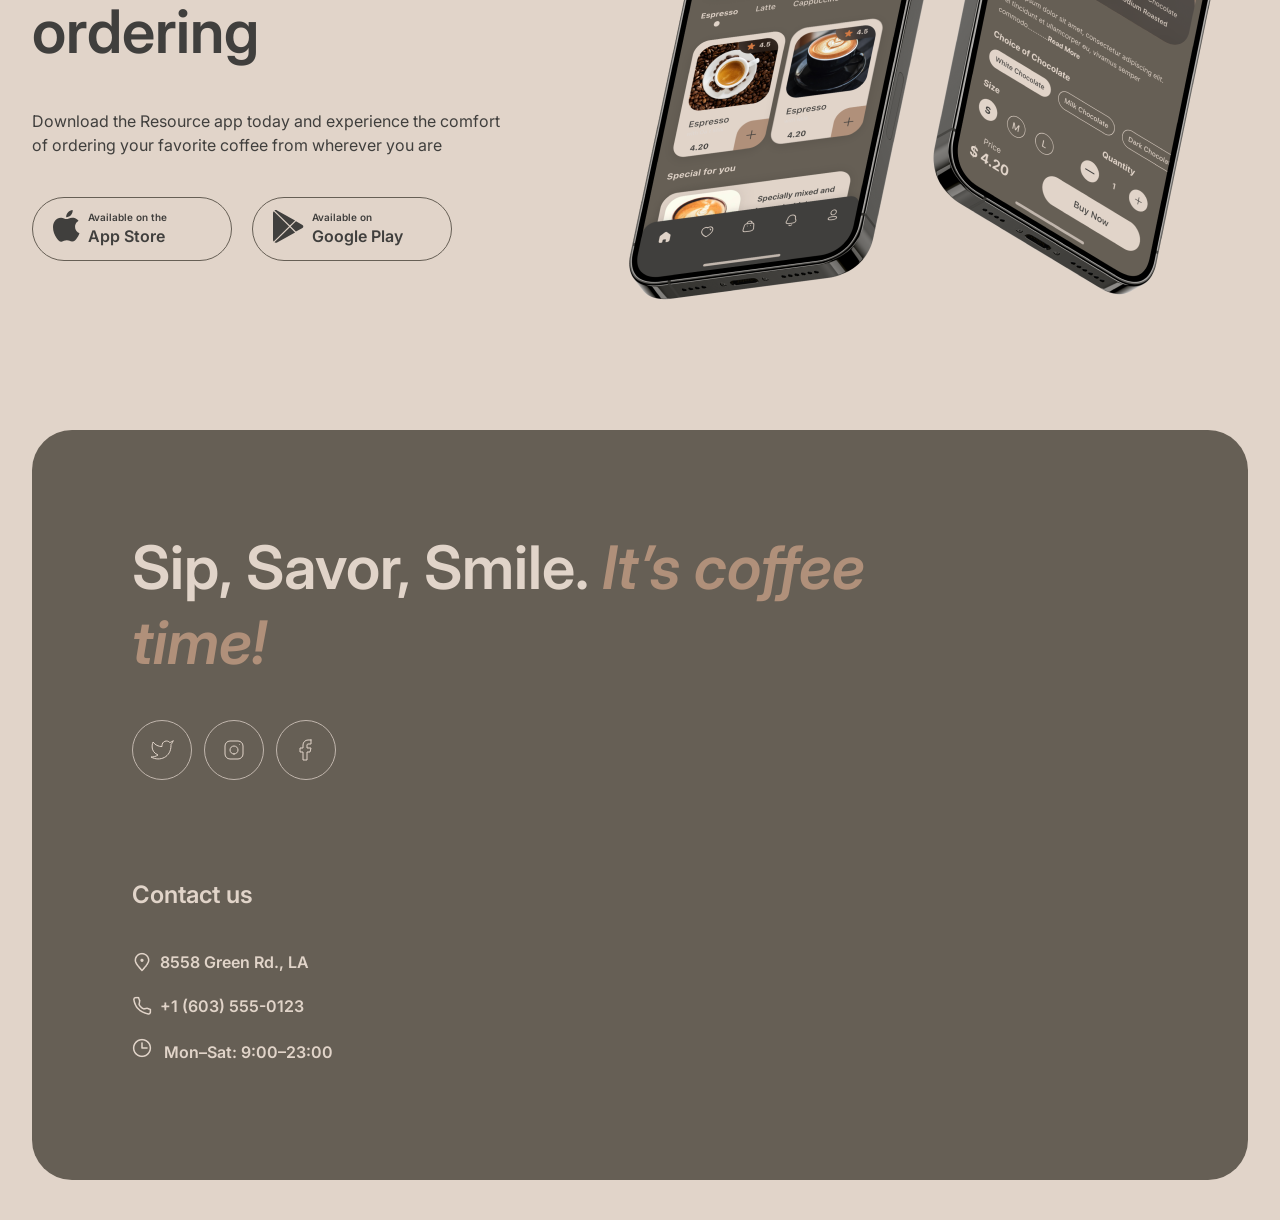
==== commit 8eca8c14: "feat: add slider functionality" ====
--- a/index.html
+++ b/index.html
@@ -77,35 +77,37 @@
             <div class="container">
                 <h2 class="slider__title">Choose your <span>favorite</span> coffee</h2>
                 <div class="slider__wrapper">
-                    <div class="arrow__left slider__arrow"><img src="./icons/arrow-left.svg" alt="left"></div>
-                    <div class="slider__content">
-                        <div class="slide">
-                            <div class="slide__img">
-                                <img src="./images/slider/coffee-slider-1.png" alt="slide">
+                    <button class="arrow__left slider__arrow" aria-label="Previous slide"><img src="./icons/arrow-left.svg" alt="left"></button>
+                    <div class="slider__container">
+                        <div class=" slider__content">
+                            <div class="slide">
+                                <div class="slide__img">
+                                    <img src="./images/slider/coffee-slider-1.png" alt="slide">
+                                </div>
+                                <h3 class="slide__title">S’mores Frappuccino</h3>
+                                <p class="slide__text">This new drink takes an espresso and mixes it with brown sugar and cinnamon before being topped with oat milk.</p>
+                                <span class="slide__price">$5.50</span>
                             </div>
-                            <h3 class="slide__title">S’mores Frappuccino</h3>
-                            <p class="slide__text">This new drink takes an espresso and mixes it with brown sugar and cinnamon before being topped with oat milk.</p>
-                            <span class="slide__price">$5.50</span>
-                        </div>
-                        <div class="slide hidden">
-                           <img src="./images/slider/coffee-slider-2.png" alt="slide">
-                            <h3 class="slide__title">S’mores Frappuccino</h3>
-                            <p class="slide__text">This new drink takes an espresso and mixes it with brown sugar and cinnamon before being topped with oat milk.</p>
-                            <span class="slide__price">$5.50</span>
-                        </div>
-                        <div class="slide hidden">
-                            <img src="./images/slider/coffee-slider-3.png" alt="slide">
-                            <h3 class="slide__title">S’mores Frappuccino</h3>
-                            <p class="slide__text">This new drink takes an espresso and mixes it with brown sugar and cinnamon before being topped with oat milk.</p>
-                            <span class="slide__price">$5.50</span>
+                            <div class="slide">
+                            <img src="./images/slider/coffee-slider-2.png" alt="slide">
+                                <h3 class="slide__title">S’mores Frappuccino</h3>
+                                <p class="slide__text">This new drink takes an espresso and mixes it with brown sugar and cinnamon before being topped with oat milk.</p>
+                                <span class="slide__price">$5.50</span>
+                            </div>
+                            <div class="slide">
+                                <img src="./images/slider/coffee-slider-3.png" alt="slide">
+                                <h3 class="slide__title">S’mores Frappuccino</h3>
+                                <p class="slide__text">This new drink takes an espresso and mixes it with brown sugar and cinnamon before being topped with oat milk.</p>
+                                <span class="slide__price">$5.50</span>
+                            </div>
                         </div>
                     </div>
-                    <div class="arrow__right slider__arrow"><img src="./icons/arrow-right.svg" alt="right"></div>
+                    <button class="arrow__right slider__arrow" aria-label="Next slide"><img src="./icons/arrow-right.svg" alt="right"></button>
                 </div>
                 <div class="pagination">
-                    <div class="dot active"></div>
-                    <div class="dot"></div>
-                    <div class="dot"></div>
+                    <button class="dot active"  data-index="0" aria-label="Slide 1"></button>
+                    <button class="dot" data-index="1" aria-label="Slide 2"></button>
+                    <button class="dot" data-index="2" aria-label="Slide 3"></button>
                 </div>
             </div>
         </section>
